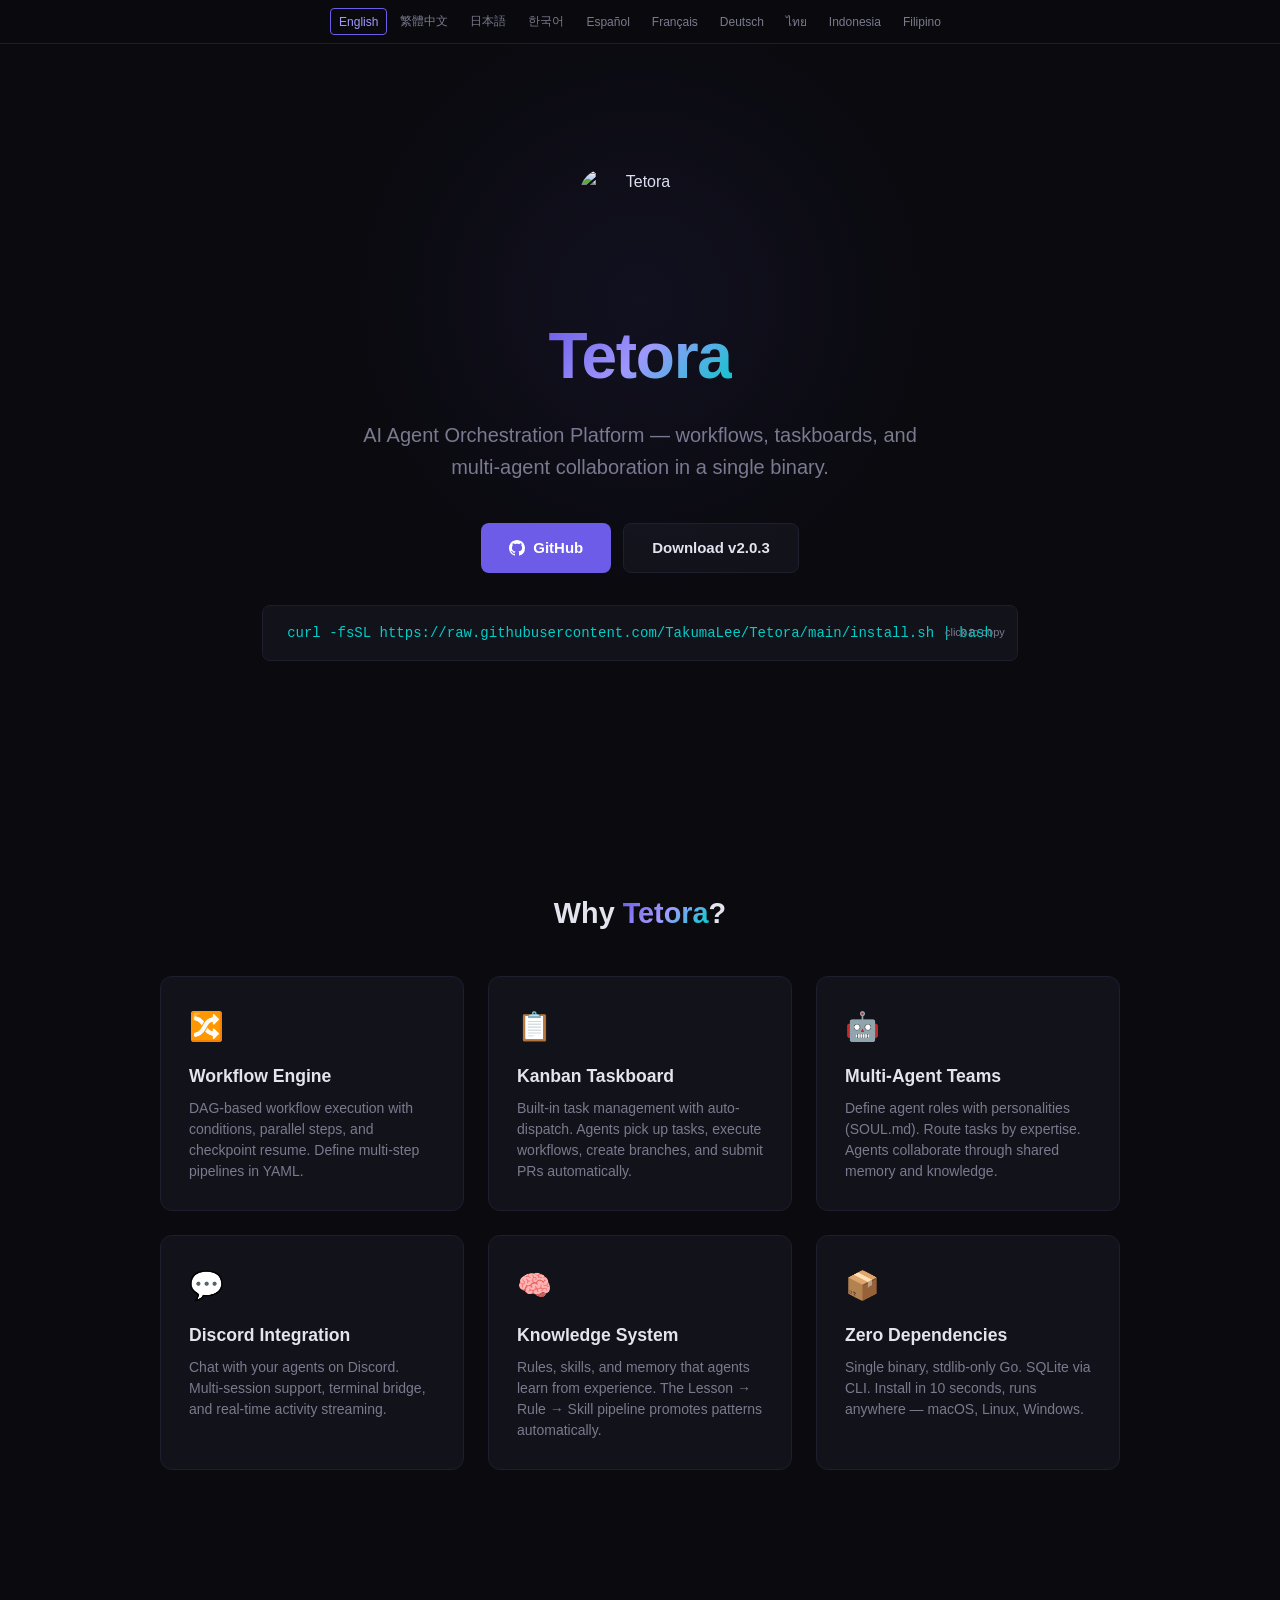
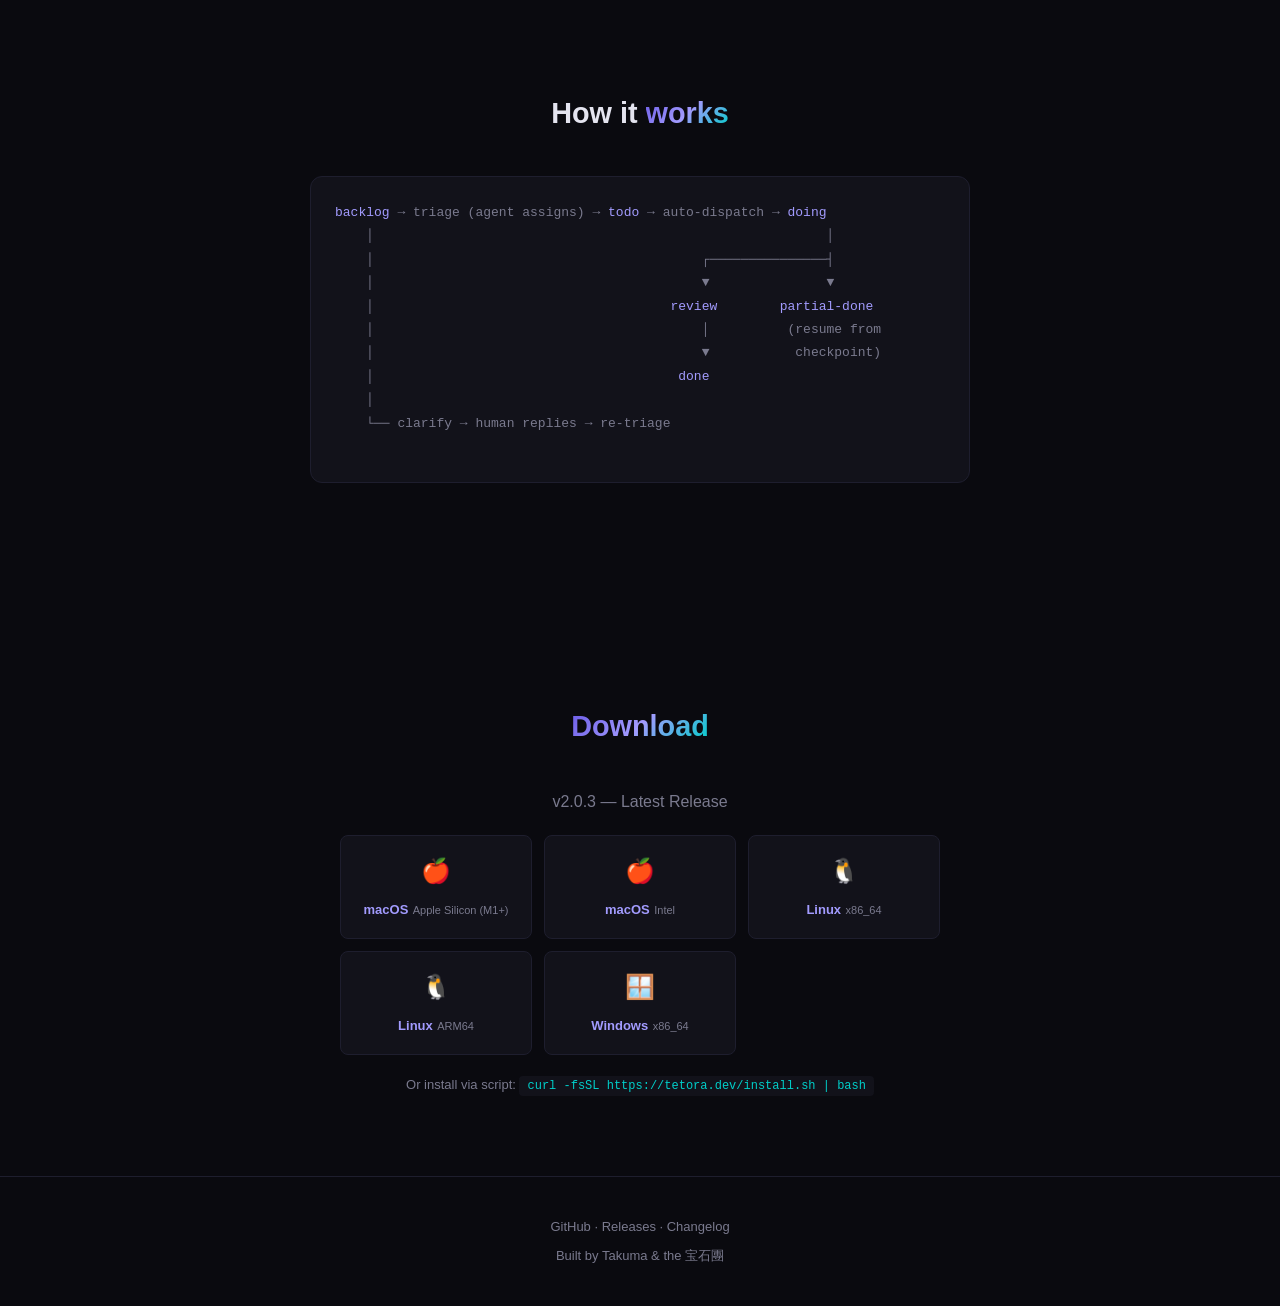
==== site/index.html @ 86be895d "release: v2.0.3 — dispatch safety, dashboard toggle, refactor Co-Authored-By: Claude Opus 4.6 <norep" ====
<!DOCTYPE html>
<html lang="en">
<head>
<meta charset="UTF-8">
<meta name="viewport" content="width=device-width, initial-scale=1.0">
<title>Tetora — AI Agent Orchestration Platform</title>
<meta name="description" content="Orchestrate AI agents with workflows, taskboards, and multi-agent collaboration. Open source, single binary, zero dependencies.">
<meta property="og:title" content="Tetora — AI Agent Orchestration Platform">
<meta property="og:description" content="Orchestrate AI agents with workflows, taskboards, and multi-agent collaboration.">
<meta property="og:type" content="website">
<meta property="og:url" content="https://tetora.dev">
<meta property="og:image" content="https://tetora.dev/banner.png">
<meta property="og:image:width" content="1200">
<meta property="og:image:height" content="630">
<meta name="twitter:card" content="summary_large_image">
<meta name="twitter:image" content="https://tetora.dev/banner.png">
<link rel="icon" href="logo-gem.png" type="image/png">
<style>
*{margin:0;padding:0;box-sizing:border-box}
:root{
  --bg:#0a0a0f;--surface:#12121a;--border:#1e1e2e;
  --text:#e4e4ef;--muted:#7a7a8e;--accent:#6c5ce7;--accent2:#a29bfe;
  --green:#00cec9;--gradient:linear-gradient(135deg,#6c5ce7,#a29bfe,#00cec9);
}
body{font-family:-apple-system,BlinkMacSystemFont,'Segoe UI',Roboto,sans-serif;background:var(--bg);color:var(--text);line-height:1.6;overflow-x:hidden}
a{color:var(--accent2);text-decoration:none}
a:hover{text-decoration:underline}

.lang-bar{position:fixed;top:0;left:0;right:0;display:flex;justify-content:center;gap:4px;padding:8px 12px;background:rgba(10,10,15,0.9);backdrop-filter:blur(8px);border-bottom:1px solid var(--border);z-index:100;flex-wrap:wrap}
.lang-btn{background:none;border:1px solid transparent;color:var(--muted);font-size:12px;padding:3px 8px;border-radius:4px;cursor:pointer;transition:all 0.15s}
.lang-btn:hover{color:var(--text);border-color:var(--border)}
.lang-btn.active{color:var(--accent2);border-color:var(--accent)}

.hero{min-height:90vh;display:flex;flex-direction:column;align-items:center;justify-content:center;text-align:center;padding:60px 20px 40px;position:relative}
.hero::before{content:'';position:absolute;top:0;left:50%;transform:translateX(-50%);width:600px;height:600px;background:radial-gradient(circle,rgba(108,92,231,0.08) 0%,transparent 70%);pointer-events:none}
.logo-img{width:120px;height:120px;margin-bottom:16px;border-radius:24px;object-fit:contain}
h1{font-size:clamp(2.5rem,6vw,4rem);font-weight:700;letter-spacing:-0.02em;margin-bottom:12px}
h1 span{background:var(--gradient);-webkit-background-clip:text;-webkit-text-fill-color:transparent;background-clip:text}
.tagline{font-size:clamp(1rem,2.5vw,1.25rem);color:var(--muted);max-width:600px;margin-bottom:40px}
.cta-group{display:flex;gap:12px;flex-wrap:wrap;justify-content:center}
.btn{display:inline-flex;align-items:center;gap:8px;padding:12px 28px;border-radius:8px;font-size:15px;font-weight:600;transition:all 0.2s}
.btn-primary{background:var(--accent);color:#fff}
.btn-primary:hover{background:var(--accent2);text-decoration:none;transform:translateY(-1px)}
.btn-secondary{background:var(--surface);color:var(--text);border:1px solid var(--border)}
.btn-secondary:hover{border-color:var(--accent);text-decoration:none;transform:translateY(-1px)}

.install-box{margin-top:32px;background:var(--surface);border:1px solid var(--border);border-radius:8px;padding:16px 24px;font-family:'SF Mono',Monaco,Consolas,monospace;font-size:14px;color:var(--green);cursor:pointer;position:relative;transition:border-color 0.2s}
.install-box:hover{border-color:var(--accent)}
.install-box .copy-hint{position:absolute;right:12px;top:50%;transform:translateY(-50%);font-size:11px;color:var(--muted);font-family:-apple-system,sans-serif}
.install-box.copied .copy-hint{color:var(--green)}

section{padding:80px 20px;max-width:1000px;margin:0 auto}
h2{font-size:1.8rem;font-weight:700;margin-bottom:40px;text-align:center}
h2 span{background:var(--gradient);-webkit-background-clip:text;-webkit-text-fill-color:transparent;background-clip:text}

.features{display:grid;grid-template-columns:repeat(auto-fit,minmax(280px,1fr));gap:24px}
.feature{background:var(--surface);border:1px solid var(--border);border-radius:12px;padding:28px;transition:border-color 0.2s}
.feature:hover{border-color:var(--accent)}
.feature-icon{font-size:28px;margin-bottom:12px}
.feature h3{font-size:1.1rem;margin-bottom:8px}
.feature p{color:var(--muted);font-size:14px;line-height:1.5}

.flow{text-align:center;margin:60px auto;max-width:700px}
.flow pre{background:var(--surface);border:1px solid var(--border);border-radius:12px;padding:24px;font-size:13px;overflow-x:auto;text-align:left;color:var(--muted);line-height:1.8}
.flow pre span{color:var(--accent2)}

.download-grid{display:grid;grid-template-columns:repeat(auto-fit,minmax(160px,1fr));gap:12px;margin-top:20px;max-width:600px;margin-left:auto;margin-right:auto}
.dl-card{background:var(--surface);border:1px solid var(--border);border-radius:8px;padding:16px;text-align:center;transition:all 0.2s}
.dl-card:hover{border-color:var(--accent);transform:translateY(-2px);text-decoration:none}
.dl-card .os{font-size:24px;display:block;margin-bottom:6px}
.dl-card .label{font-size:13px;font-weight:600}
.dl-card .arch{font-size:11px;color:var(--muted)}

footer{text-align:center;padding:40px 20px;color:var(--muted);font-size:13px;border-top:1px solid var(--border)}
footer a{color:var(--muted)}
footer a:hover{color:var(--accent2)}

@media(max-width:600px){
  .cta-group{flex-direction:column;align-items:center}
  .btn{width:100%;max-width:280px;justify-content:center}
  .features{grid-template-columns:1fr}
  .lang-bar{gap:2px;padding:6px 8px}
  .lang-btn{font-size:11px;padding:2px 6px}
}
</style>
</head>
<body>

<div class="lang-bar" id="lang-bar"></div>

<div class="hero">
  <img src="logo-gem.png" alt="Tetora" class="logo-img">
  <h1><span>Tetora</span></h1>
  <p class="tagline" data-i18n="tagline"></p>
  <div class="cta-group">
    <a href="https://github.com/TakumaLee/Tetora" class="btn btn-primary">
      <svg width="16" height="16" viewBox="0 0 16 16" fill="currentColor"><path d="M8 0C3.58 0 0 3.58 0 8c0 3.54 2.29 6.53 5.47 7.59.4.07.55-.17.55-.38 0-.19-.01-.82-.01-1.49-2.01.37-2.53-.49-2.69-.94-.09-.23-.48-.94-.82-1.13-.28-.15-.68-.52-.01-.53.63-.01 1.08.58 1.23.82.72 1.21 1.87.87 2.33.66.07-.52.28-.87.51-1.07-1.78-.2-3.64-.89-3.64-3.95 0-.87.31-1.59.82-2.15-.08-.2-.36-1.02.08-2.12 0 0 .67-.21 2.2.82.64-.18 1.32-.27 2-.27.68 0 1.36.09 2 .27 1.53-1.04 2.2-.82 2.2-.82.44 1.1.16 1.92.08 2.12.51.56.82 1.27.82 2.15 0 3.07-1.87 3.75-3.65 3.95.29.25.54.73.54 1.48 0 1.07-.01 1.93-.01 2.2 0 .21.15.46.55.38A8.013 8.013 0 0016 8c0-4.42-3.58-8-8-8z"/></svg>
      GitHub
    </a>
    <a href="#download" class="btn btn-secondary" data-i18n="download_btn"></a>
  </div>
  <div class="install-box" onclick="copyInstall(this)">
    curl -fsSL https://raw.githubusercontent.com/TakumaLee/Tetora/main/install.sh | bash
    <span class="copy-hint" data-i18n="copy"></span>
  </div>
</div>

<section>
  <h2 data-i18n-html="why_title"></h2>
  <div class="features">
    <div class="feature">
      <div class="feature-icon">🔀</div>
      <h3 data-i18n="f1_title"></h3>
      <p data-i18n="f1_desc"></p>
    </div>
    <div class="feature">
      <div class="feature-icon">📋</div>
      <h3 data-i18n="f2_title"></h3>
      <p data-i18n="f2_desc"></p>
    </div>
    <div class="feature">
      <div class="feature-icon">🤖</div>
      <h3 data-i18n="f3_title"></h3>
      <p data-i18n="f3_desc"></p>
    </div>
    <div class="feature">
      <div class="feature-icon">💬</div>
      <h3 data-i18n="f4_title"></h3>
      <p data-i18n="f4_desc"></p>
    </div>
    <div class="feature">
      <div class="feature-icon">🧠</div>
      <h3 data-i18n="f5_title"></h3>
      <p data-i18n="f5_desc"></p>
    </div>
    <div class="feature">
      <div class="feature-icon">📦</div>
      <h3 data-i18n="f6_title"></h3>
      <p data-i18n="f6_desc"></p>
    </div>
  </div>
</section>

<section class="flow">
  <h2 data-i18n-html="how_title"></h2>
  <pre>
<span>backlog</span> → triage (agent assigns) → <span>todo</span> → auto-dispatch → <span>doing</span>
    │                                                          │
    │                                          ┌───────────────┤
    │                                          ▼               ▼
    │                                      <span>review</span>        <span>partial-done</span>
    │                                          │          (resume from
    │                                          ▼           checkpoint)
    │                                       <span>done</span>
    │
    └── clarify → human replies → re-triage
  </pre>
</section>

<section id="download">
  <h2 data-i18n-html="dl_title"></h2>
  <p style="text-align:center;color:var(--muted);margin-bottom:8px">v2.0.3 — <span data-i18n="latest"></span></p>
  <div class="download-grid">
    <a href="https://github.com/TakumaLee/Tetora/releases/download/v2.0.3/tetora-darwin-arm64" class="dl-card">
      <span class="os">🍎</span>
      <span class="label">macOS</span>
      <span class="arch">Apple Silicon (M1+)</span>
    </a>
    <a href="https://github.com/TakumaLee/Tetora/releases/download/v2.0.3/tetora-darwin-amd64" class="dl-card">
      <span class="os">🍎</span>
      <span class="label">macOS</span>
      <span class="arch">Intel</span>
    </a>
    <a href="https://github.com/TakumaLee/Tetora/releases/download/v2.0.3/tetora-linux-amd64" class="dl-card">
      <span class="os">🐧</span>
      <span class="label">Linux</span>
      <span class="arch">x86_64</span>
    </a>
    <a href="https://github.com/TakumaLee/Tetora/releases/download/v2.0.3/tetora-linux-arm64" class="dl-card">
      <span class="os">🐧</span>
      <span class="label">Linux</span>
      <span class="arch">ARM64</span>
    </a>
    <a href="https://github.com/TakumaLee/Tetora/releases/download/v2.0.3/tetora-windows-amd64.exe" class="dl-card">
      <span class="os">🪟</span>
      <span class="label">Windows</span>
      <span class="arch">x86_64</span>
    </a>
  </div>
  <p style="text-align:center;margin-top:20px;font-size:13px;color:var(--muted)">
    <span data-i18n="or_script"></span>
    <code style="background:var(--surface);padding:3px 8px;border-radius:4px;font-size:12px;color:var(--green)">curl -fsSL https://tetora.dev/install.sh | bash</code>
  </p>
</section>

<footer>
  <p>
    <a href="https://github.com/TakumaLee/Tetora">GitHub</a> ·
    <a href="https://github.com/TakumaLee/Tetora/releases">Releases</a> ·
    <a href="https://github.com/TakumaLee/Tetora/blob/main/CHANGELOG.md">Changelog</a>
  </p>
  <p style="margin-top:8px">Built by <a href="https://github.com/TakumaLee">Takuma</a> & the 宝石團</p>
</footer>

<script>
var I18N = {
  en: {
    tagline: "AI Agent Orchestration Platform \u2014 workflows, taskboards, and multi-agent collaboration in a single binary.",
    download_btn: "Download v2.0.3",
    copy: "click to copy", copied: "copied!",
    why_title: "Why <span>Tetora</span>?",
    how_title: "How it <span>works</span>",
    dl_title: "<span>Download</span>",
    latest: "Latest Release", or_script: "Or install via script:",
    f1_title: "Workflow Engine",
    f1_desc: "DAG-based workflow execution with conditions, parallel steps, and checkpoint resume. Define multi-step pipelines in YAML.",
    f2_title: "Kanban Taskboard",
    f2_desc: "Built-in task management with auto-dispatch. Agents pick up tasks, execute workflows, create branches, and submit PRs automatically.",
    f3_title: "Multi-Agent Teams",
    f3_desc: "Define agent roles with personalities (SOUL.md). Route tasks by expertise. Agents collaborate through shared memory and knowledge.",
    f4_title: "Discord Integration",
    f4_desc: "Chat with your agents on Discord. Multi-session support, terminal bridge, and real-time activity streaming.",
    f5_title: "Knowledge System",
    f5_desc: "Rules, skills, and memory that agents learn from experience. The Lesson \u2192 Rule \u2192 Skill pipeline promotes patterns automatically.",
    f6_title: "Zero Dependencies",
    f6_desc: "Single binary, stdlib-only Go. SQLite via CLI. Install in 10 seconds, runs anywhere \u2014 macOS, Linux, Windows."
  },
  "zh-TW": {
    tagline: "AI Agent \u7de8\u6392\u5e73\u53f0 \u2014 \u5de5\u4f5c\u6d41\u3001\u4efb\u52d9\u770b\u677f\u3001\u591a Agent \u5354\u4f5c\uff0c\u55ae\u4e00\u57f7\u884c\u6a94\u5373\u53ef\u904b\u884c\u3002",
    download_btn: "\u4e0b\u8f09 v2.0.3",
    copy: "\u9ede\u64ca\u8907\u88fd", copied: "\u5df2\u8907\u88fd!",
    why_title: "\u70ba\u4ec0\u9ebc\u9078 <span>Tetora</span>\uff1f",
    how_title: "\u904b\u4f5c<span>\u6d41\u7a0b</span>",
    dl_title: "<span>\u4e0b\u8f09</span>",
    latest: "\u6700\u65b0\u7248\u672c", or_script: "\u6216\u900f\u904e\u8173\u672c\u5b89\u88dd\uff1a",
    f1_title: "\u5de5\u4f5c\u6d41\u5f15\u64ce",
    f1_desc: "\u57fa\u65bc DAG \u7684\u5de5\u4f5c\u6d41\u57f7\u884c\uff0c\u652f\u63f4\u689d\u4ef6\u5206\u652f\u3001\u5e73\u884c\u6b65\u9a5f\u3001\u65b7\u9ede\u7e8c\u50b3\u3002\u7528 YAML \u5b9a\u7fa9\u591a\u6b65\u9a5f\u6d41\u7a0b\u3002",
    f2_title: "\u770b\u677f\u4efb\u52d9\u7ba1\u7406",
    f2_desc: "\u5167\u5efa\u4efb\u52d9\u7ba1\u7406\u8207\u81ea\u52d5\u6d3e\u767c\u3002Agent \u81ea\u52d5\u63a5\u53d6\u4efb\u52d9\u3001\u57f7\u884c\u5de5\u4f5c\u6d41\u3001\u5efa\u7acb\u5206\u652f\u3001\u63d0\u4ea4 PR\u3002",
    f3_title: "\u591a Agent \u5718\u968a",
    f3_desc: "\u900f\u904e SOUL.md \u5b9a\u7fa9 Agent \u89d2\u8272\u8207\u500b\u6027\u3002\u4f9d\u5c08\u9577\u5206\u914d\u4efb\u52d9\uff0cAgent \u900f\u904e\u5171\u4eab\u8a18\u61b6\u8207\u77e5\u8b58\u5354\u4f5c\u3002",
    f4_title: "Discord \u6574\u5408",
    f4_desc: "\u5728 Discord \u4e0a\u8207 Agent \u5c0d\u8a71\u3002\u652f\u63f4\u591a\u5de5\u4f5c\u968e\u6bb5\u3001\u7d42\u7aef\u6a4b\u63a5\u3001\u5373\u6642\u6d3b\u52d5\u4e32\u6d41\u3002",
    f5_title: "\u77e5\u8b58\u7cfb\u7d71",
    f5_desc: "Agent \u5f9e\u7d93\u9a57\u4e2d\u5b78\u7fd2\u898f\u5247\u3001\u6280\u80fd\u8207\u8a18\u61b6\u3002Lesson \u2192 Rule \u2192 Skill \u81ea\u52d5\u6607\u7d1a\u6a5f\u5236\u3002",
    f6_title: "\u96f6\u4f9d\u8cf4",
    f6_desc: "\u55ae\u4e00\u57f7\u884c\u6a94\uff0c\u7d14 Go \u6a19\u6e96\u5eab\u3002SQLite CLI \u6578\u64da\u5eab\u300210 \u79d2\u5b89\u88dd\uff0c\u652f\u63f4 macOS\u3001Linux\u3001Windows\u3002"
  },
  ja: {
    tagline: "AI\u30a8\u30fc\u30b8\u30a7\u30f3\u30c8\u30aa\u30fc\u30b1\u30b9\u30c8\u30ec\u30fc\u30b7\u30e7\u30f3\u30d7\u30e9\u30c3\u30c8\u30d5\u30a9\u30fc\u30e0 \u2014 \u30ef\u30fc\u30af\u30d5\u30ed\u30fc\u3001\u30bf\u30b9\u30af\u30dc\u30fc\u30c9\u3001\u30de\u30eb\u30c1\u30a8\u30fc\u30b8\u30a7\u30f3\u30c8\u5354\u8abf\u3092\u5358\u4e00\u30d0\u30a4\u30ca\u30ea\u3067\u3002",
    download_btn: "\u30c0\u30a6\u30f3\u30ed\u30fc\u30c9 v2.0.3",
    copy: "\u30af\u30ea\u30c3\u30af\u3067\u30b3\u30d4\u30fc", copied: "\u30b3\u30d4\u30fc\u3057\u307e\u3057\u305f!",
    why_title: "\u306a\u305c <span>Tetora</span>\uff1f",
    how_title: "\u52d5\u4f5c\u306e<span>\u4ed5\u7d44\u307f</span>",
    dl_title: "<span>\u30c0\u30a6\u30f3\u30ed\u30fc\u30c9</span>",
    latest: "\u6700\u65b0\u30ea\u30ea\u30fc\u30b9", or_script: "\u30b9\u30af\u30ea\u30d7\u30c8\u3067\u30a4\u30f3\u30b9\u30c8\u30fc\u30eb\uff1a",
    f1_title: "\u30ef\u30fc\u30af\u30d5\u30ed\u30fc\u30a8\u30f3\u30b8\u30f3",
    f1_desc: "DAG\u30d9\u30fc\u30b9\u306e\u30ef\u30fc\u30af\u30d5\u30ed\u30fc\u5b9f\u884c\u3002\u6761\u4ef6\u5206\u5c90\u3001\u4e26\u5217\u30b9\u30c6\u30c3\u30d7\u3001\u30c1\u30a7\u30c3\u30af\u30dd\u30a4\u30f3\u30c8\u30ea\u30b8\u30e5\u30fc\u30e0\u5bfe\u5fdc\u3002YAML\u3067\u30d1\u30a4\u30d7\u30e9\u30a4\u30f3\u3092\u5b9a\u7fa9\u3002",
    f2_title: "\u30ab\u30f3\u30d0\u30f3\u30bf\u30b9\u30af\u30dc\u30fc\u30c9",
    f2_desc: "\u30bf\u30b9\u30af\u7ba1\u7406\u3068\u81ea\u52d5\u30c7\u30a3\u30b9\u30d1\u30c3\u30c1\u5185\u8535\u3002\u30a8\u30fc\u30b8\u30a7\u30f3\u30c8\u304c\u30bf\u30b9\u30af\u3092\u53d6\u5f97\u3001\u30d6\u30e9\u30f3\u30c1\u4f5c\u6210\u3001PR\u63d0\u51fa\u307e\u3067\u81ea\u52d5\u5316\u3002",
    f3_title: "\u30de\u30eb\u30c1\u30a8\u30fc\u30b8\u30a7\u30f3\u30c8\u30c1\u30fc\u30e0",
    f3_desc: "SOUL.md\u3067\u30a8\u30fc\u30b8\u30a7\u30f3\u30c8\u306e\u5f79\u5272\u3068\u500b\u6027\u3092\u5b9a\u7fa9\u3002\u5c02\u9580\u5206\u91ce\u3054\u3068\u306b\u30bf\u30b9\u30af\u3092\u632f\u308a\u5206\u3051\u3001\u5171\u6709\u30e1\u30e2\u30ea\u3068\u30ca\u30ec\u30c3\u30b8\u3067\u5354\u8abf\u3002",
    f4_title: "Discord\u9023\u643a",
    f4_desc: "Discord\u3067\u30a8\u30fc\u30b8\u30a7\u30f3\u30c8\u3068\u4f1a\u8a71\u3002\u30de\u30eb\u30c1\u30bb\u30c3\u30b7\u30e7\u30f3\u3001\u30bf\u30fc\u30df\u30ca\u30eb\u30d6\u30ea\u30c3\u30b8\u3001\u30ea\u30a2\u30eb\u30bf\u30a4\u30e0\u30a2\u30af\u30c6\u30a3\u30d3\u30c6\u30a3\u30b9\u30c8\u30ea\u30fc\u30df\u30f3\u30b0\u3002",
    f5_title: "\u30ca\u30ec\u30c3\u30b8\u30b7\u30b9\u30c6\u30e0",
    f5_desc: "\u30a8\u30fc\u30b8\u30a7\u30f3\u30c8\u304c\u7d4c\u9a13\u304b\u3089\u30eb\u30fc\u30eb\u30fb\u30b9\u30ad\u30eb\u30fb\u8a18\u61b6\u3092\u5b66\u7fd2\u3002Lesson \u2192 Rule \u2192 Skill \u306e\u81ea\u52d5\u6607\u683c\u30d1\u30a4\u30d7\u30e9\u30a4\u30f3\u3002",
    f6_title: "\u30bc\u30ed\u4f9d\u5b58",
    f6_desc: "\u5358\u4e00\u30d0\u30a4\u30ca\u30ea\u3001Go\u6a19\u6e96\u30e9\u30a4\u30d6\u30e9\u30ea\u306e\u307f\u3002SQLite CLI\u300210\u79d2\u3067\u30a4\u30f3\u30b9\u30c8\u30fc\u30eb\u3001macOS\u30fbLinux\u30fbWindows\u5bfe\u5fdc\u3002"
  },
  ko: {
    tagline: "AI \uc5d0\uc774\uc804\ud2b8 \uc624\ucf00\uc2a4\ud2b8\ub808\uc774\uc158 \ud50c\ub7ab\ud3fc \u2014 \uc6cc\ud06c\ud50c\ub85c\uc6b0, \ud0dc\uc2a4\ud06c\ubcf4\ub4dc, \uba40\ud2f0 \uc5d0\uc774\uc804\ud2b8 \ud611\uc5c5\uc744 \ub2e8\uc77c \ubc14\uc774\ub108\ub9ac\ub85c.",
    download_btn: "\ub2e4\uc6b4\ub85c\ub4dc v2.0.3",
    copy: "\ud074\ub9ad\ud558\uc5ec \ubcf5\uc0ac", copied: "\ubcf5\uc0ac\ub428!",
    why_title: "\uc65c <span>Tetora</span>?",
    how_title: "\uc791\ub3d9 <span>\ubc29\uc2dd</span>",
    dl_title: "<span>\ub2e4\uc6b4\ub85c\ub4dc</span>",
    latest: "\ucd5c\uc2e0 \ub9b4\ub9ac\uc2a4", or_script: "\uc2a4\ud06c\ub9bd\ud2b8\ub85c \uc124\uce58:",
    f1_title: "\uc6cc\ud06c\ud50c\ub85c\uc6b0 \uc5d4\uc9c4",
    f1_desc: "DAG \uae30\ubc18 \uc6cc\ud06c\ud50c\ub85c\uc6b0 \uc2e4\ud589. \uc870\uac74 \ubd84\uae30, \ubcd1\ub82c \uc2a4\ud15d, \uccb4\ud06c\ud3ec\uc778\ud2b8 \uc7ac\uac1c \uc9c0\uc6d0. YAML\ub85c \ud30c\uc774\ud504\ub77c\uc778 \uc815\uc758.",
    f2_title: "\uce78\ubc18 \ud0dc\uc2a4\ud06c\ubcf4\ub4dc",
    f2_desc: "\ub0b4\uc7a5 \ud0dc\uc2a4\ud06c \uad00\ub9ac\uc640 \uc790\ub3d9 \ub514\uc2a4\ud328\uce58. \uc5d0\uc774\uc804\ud2b8\uac00 \ud0dc\uc2a4\ud06c\ub97c \uac00\uc838\uac00\uace0 \ube0c\ub79c\uce58 \uc0dd\uc131, PR \uc81c\ucd9c\uae4c\uc9c0 \uc790\ub3d9\ud654.",
    f3_title: "\uba40\ud2f0 \uc5d0\uc774\uc804\ud2b8 \ud300",
    f3_desc: "SOUL.md\ub85c \uc5d0\uc774\uc804\ud2b8 \uc5ed\ud560\uacfc \uc131\uaca9\uc744 \uc815\uc758. \uc804\ubb38 \ubd84\uc57c\ubcc4 \ud0dc\uc2a4\ud06c \ub77c\uc6b0\ud305, \uacf5\uc720 \uba54\ubaa8\ub9ac\uc640 \uc9c0\uc2dd\uc73c\ub85c \ud611\uc5c5.",
    f4_title: "Discord \ud1b5\ud569",
    f4_desc: "Discord\uc5d0\uc11c \uc5d0\uc774\uc804\ud2b8\uc640 \ub300\ud654. \uba40\ud2f0 \uc138\uc158, \ud130\ubbf8\ub110 \ube0c\ub9bf\uc9c0, \uc2e4\uc2dc\uac04 \ud65c\ub3d9 \uc2a4\ud2b8\ub9ac\ubc0d \uc9c0\uc6d0.",
    f5_title: "\uc9c0\uc2dd \uc2dc\uc2a4\ud15c",
    f5_desc: "\uc5d0\uc774\uc804\ud2b8\uac00 \uacbd\ud5d8\uc5d0\uc11c \uaddc\uce59, \uc2a4\ud0ac, \uae30\uc5b5\uc744 \ud559\uc2b5. Lesson \u2192 Rule \u2192 Skill \uc790\ub3d9 \uc2b9\uaca9 \ud30c\uc774\ud504\ub77c\uc778.",
    f6_title: "\uc81c\ub85c \uc758\uc874\uc131",
    f6_desc: "\ub2e8\uc77c \ubc14\uc774\ub108\ub9ac, Go \ud45c\uc900 \ub77c\uc774\ube0c\ub7ec\ub9ac\ub9cc \uc0ac\uc6a9. SQLite CLI. 10\ucd08 \uc124\uce58, macOS\u00b7Linux\u00b7Windows \uc9c0\uc6d0."
  },
  es: {
    tagline: "Plataforma de orquestaci\u00f3n de agentes IA \u2014 flujos de trabajo, tableros de tareas y colaboraci\u00f3n multi-agente en un solo binario.",
    download_btn: "Descargar v2.0.3",
    copy: "clic para copiar", copied: "\u00a1copiado!",
    why_title: "\u00bfPor qu\u00e9 <span>Tetora</span>?",
    how_title: "C\u00f3mo <span>funciona</span>",
    dl_title: "<span>Descargar</span>",
    latest: "\u00daltima versi\u00f3n", or_script: "O instalar con script:",
    f1_title: "Motor de flujos de trabajo",
    f1_desc: "Ejecuci\u00f3n de flujos basada en DAG con condiciones, pasos paralelos y reanudaci\u00f3n desde checkpoint. Define pipelines en YAML.",
    f2_title: "Tablero Kanban",
    f2_desc: "Gesti\u00f3n de tareas con auto-dispatch integrado. Los agentes recogen tareas, crean ramas y env\u00edan PRs autom\u00e1ticamente.",
    f3_title: "Equipos multi-agente",
    f3_desc: "Define roles con personalidades (SOUL.md). Asigna tareas por especialidad. Colaboraci\u00f3n mediante memoria y conocimiento compartido.",
    f4_title: "Integraci\u00f3n Discord",
    f4_desc: "Chatea con tus agentes en Discord. Soporte multi-sesi\u00f3n, puente de terminal y streaming de actividad en tiempo real.",
    f5_title: "Sistema de conocimiento",
    f5_desc: "Los agentes aprenden reglas, habilidades y memorias de la experiencia. Pipeline autom\u00e1tico Lesson \u2192 Rule \u2192 Skill.",
    f6_title: "Cero dependencias",
    f6_desc: "Un solo binario, Go puro. SQLite v\u00eda CLI. Instalaci\u00f3n en 10 segundos, compatible con macOS, Linux y Windows."
  },
  fr: {
    tagline: "Plateforme d'orchestration d'agents IA \u2014 workflows, tableaux de t\u00e2ches et collaboration multi-agents dans un seul binaire.",
    download_btn: "T\u00e9l\u00e9charger v2.0.3",
    copy: "cliquer pour copier", copied: "copi\u00e9 !",
    why_title: "Pourquoi <span>Tetora</span> ?",
    how_title: "Comment \u00e7a <span>fonctionne</span>",
    dl_title: "<span>T\u00e9l\u00e9chargement</span>",
    latest: "Derni\u00e8re version", or_script: "Ou installer via script :",
    f1_title: "Moteur de workflows",
    f1_desc: "Ex\u00e9cution de workflows bas\u00e9e sur DAG avec conditions, \u00e9tapes parall\u00e8les et reprise depuis checkpoint. D\u00e9finissez vos pipelines en YAML.",
    f2_title: "Tableau Kanban",
    f2_desc: "Gestion de t\u00e2ches avec dispatch automatique. Les agents r\u00e9cup\u00e8rent les t\u00e2ches, cr\u00e9ent des branches et soumettent des PRs automatiquement.",
    f3_title: "\u00c9quipes multi-agents",
    f3_desc: "D\u00e9finissez les r\u00f4les avec des personnalit\u00e9s (SOUL.md). Routez les t\u00e2ches par expertise. Collaboration via m\u00e9moire et connaissances partag\u00e9es.",
    f4_title: "Int\u00e9gration Discord",
    f4_desc: "Discutez avec vos agents sur Discord. Multi-sessions, pont terminal et streaming d'activit\u00e9 en temps r\u00e9el.",
    f5_title: "Syst\u00e8me de connaissances",
    f5_desc: "Les agents apprennent des r\u00e8gles, comp\u00e9tences et souvenirs. Pipeline automatique Lesson \u2192 Rule \u2192 Skill.",
    f6_title: "Z\u00e9ro d\u00e9pendance",
    f6_desc: "Binaire unique, Go stdlib uniquement. SQLite CLI. Installation en 10 secondes, macOS, Linux, Windows."
  },
  de: {
    tagline: "KI-Agenten-Orchestrierungsplattform \u2014 Workflows, Taskboards und Multi-Agenten-Kollaboration in einer einzigen Bin\u00e4rdatei.",
    download_btn: "Download v2.0.3",
    copy: "Klicken zum Kopieren", copied: "Kopiert!",
    why_title: "Warum <span>Tetora</span>?",
    how_title: "So <span>funktioniert's</span>",
    dl_title: "<span>Download</span>",
    latest: "Neueste Version", or_script: "Oder per Skript installieren:",
    f1_title: "Workflow-Engine",
    f1_desc: "DAG-basierte Workflow-Ausf\u00fchrung mit Bedingungen, parallelen Schritten und Checkpoint-Resume. Pipelines in YAML definieren.",
    f2_title: "Kanban-Taskboard",
    f2_desc: "Integriertes Aufgabenmanagement mit Auto-Dispatch. Agenten \u00fcbernehmen Aufgaben, erstellen Branches und reichen PRs automatisch ein.",
    f3_title: "Multi-Agenten-Teams",
    f3_desc: "Agentenrollen mit Pers\u00f6nlichkeiten (SOUL.md) definieren. Aufgaben nach Expertise zuweisen. Zusammenarbeit \u00fcber gemeinsamen Speicher.",
    f4_title: "Discord-Integration",
    f4_desc: "Mit Agenten auf Discord chatten. Multi-Session-Support, Terminal-Bridge und Echtzeit-Aktivit\u00e4ts-Streaming.",
    f5_title: "Wissenssystem",
    f5_desc: "Agenten lernen Regeln, F\u00e4higkeiten und Erinnerungen aus Erfahrung. Automatische Lesson \u2192 Rule \u2192 Skill Pipeline.",
    f6_title: "Keine Abh\u00e4ngigkeiten",
    f6_desc: "Einzelne Bin\u00e4rdatei, nur Go-Stdlib. SQLite CLI. Installation in 10 Sekunden, macOS, Linux, Windows."
  },
  th: {
    tagline: "\u0e41\u0e1e\u0e25\u0e15\u0e1f\u0e2d\u0e23\u0e4c\u0e21\u0e08\u0e31\u0e14\u0e01\u0e32\u0e23 AI Agent \u2014 \u0e40\u0e27\u0e34\u0e23\u0e4c\u0e01\u0e42\u0e1f\u0e25\u0e27\u0e4c, \u0e17\u0e32\u0e2a\u0e01\u0e4c\u0e1a\u0e2d\u0e23\u0e4c\u0e14 \u0e41\u0e25\u0e30\u0e01\u0e32\u0e23\u0e17\u0e33\u0e07\u0e32\u0e19\u0e23\u0e48\u0e27\u0e21\u0e01\u0e31\u0e19\u0e02\u0e2d\u0e07\u0e2b\u0e25\u0e32\u0e22 Agent \u0e43\u0e19\u0e44\u0e1f\u0e25\u0e4c\u0e40\u0e14\u0e35\u0e22\u0e27",
    download_btn: "\u0e14\u0e32\u0e27\u0e19\u0e4c\u0e42\u0e2b\u0e25\u0e14 v2.0.3",
    copy: "\u0e04\u0e25\u0e34\u0e01\u0e40\u0e1e\u0e37\u0e48\u0e2d\u0e04\u0e31\u0e14\u0e25\u0e2d\u0e01", copied: "\u0e04\u0e31\u0e14\u0e25\u0e2d\u0e01\u0e41\u0e25\u0e49\u0e27!",
    why_title: "\u0e17\u0e33\u0e44\u0e21\u0e15\u0e49\u0e2d\u0e07 <span>Tetora</span>?",
    how_title: "\u0e27\u0e34\u0e18\u0e35\u0e01\u0e32\u0e23<span>\u0e17\u0e33\u0e07\u0e32\u0e19</span>",
    dl_title: "<span>\u0e14\u0e32\u0e27\u0e19\u0e4c\u0e42\u0e2b\u0e25\u0e14</span>",
    latest: "\u0e40\u0e27\u0e2d\u0e23\u0e4c\u0e0a\u0e31\u0e19\u0e25\u0e48\u0e32\u0e2a\u0e38\u0e14", or_script: "\u0e2b\u0e23\u0e37\u0e2d\u0e15\u0e34\u0e14\u0e15\u0e31\u0e49\u0e07\u0e1c\u0e48\u0e32\u0e19\u0e2a\u0e04\u0e23\u0e34\u0e1b\u0e15\u0e4c:",
    f1_title: "\u0e40\u0e27\u0e34\u0e23\u0e4c\u0e01\u0e42\u0e1f\u0e25\u0e27\u0e4c\u0e40\u0e2d\u0e19\u0e08\u0e34\u0e19",
    f1_desc: "\u0e23\u0e31\u0e19\u0e40\u0e27\u0e34\u0e23\u0e4c\u0e01\u0e42\u0e1f\u0e25\u0e27\u0e4c\u0e41\u0e1a\u0e1a DAG \u0e23\u0e2d\u0e07\u0e23\u0e31\u0e1a\u0e40\u0e07\u0e37\u0e48\u0e2d\u0e19\u0e44\u0e02 \u0e02\u0e31\u0e49\u0e19\u0e15\u0e2d\u0e19\u0e02\u0e19\u0e32\u0e19 \u0e41\u0e25\u0e30\u0e01\u0e32\u0e23\u0e17\u0e33\u0e07\u0e32\u0e19\u0e15\u0e48\u0e2d\u0e08\u0e32\u0e01 checkpoint",
    f2_title: "\u0e17\u0e32\u0e2a\u0e01\u0e4c\u0e1a\u0e2d\u0e23\u0e4c\u0e14\u0e04\u0e31\u0e19\u0e1a\u0e31\u0e19",
    f2_desc: "\u0e23\u0e30\u0e1a\u0e1a\u0e08\u0e31\u0e14\u0e01\u0e32\u0e23\u0e07\u0e32\u0e19\u0e1e\u0e23\u0e49\u0e2d\u0e21\u0e01\u0e32\u0e23\u0e2a\u0e48\u0e07\u0e07\u0e32\u0e19\u0e2d\u0e31\u0e15\u0e42\u0e19\u0e21\u0e31\u0e15\u0e34 Agent \u0e23\u0e31\u0e1a\u0e07\u0e32\u0e19 \u0e2a\u0e23\u0e49\u0e32\u0e07 branch \u0e41\u0e25\u0e30\u0e2a\u0e48\u0e07 PR \u0e2d\u0e31\u0e15\u0e42\u0e19\u0e21\u0e31\u0e15\u0e34",
    f3_title: "\u0e17\u0e35\u0e21\u0e2b\u0e25\u0e32\u0e22 Agent",
    f3_desc: "\u0e01\u0e33\u0e2b\u0e19\u0e14\u0e1a\u0e17\u0e1a\u0e32\u0e17 Agent \u0e14\u0e49\u0e27\u0e22 SOUL.md \u0e21\u0e2d\u0e1a\u0e2b\u0e21\u0e32\u0e22\u0e07\u0e32\u0e19\u0e15\u0e32\u0e21\u0e04\u0e27\u0e32\u0e21\u0e40\u0e0a\u0e35\u0e48\u0e22\u0e27\u0e0a\u0e32\u0e0d \u0e17\u0e33\u0e07\u0e32\u0e19\u0e23\u0e48\u0e27\u0e21\u0e01\u0e31\u0e19\u0e1c\u0e48\u0e32\u0e19\u0e2b\u0e19\u0e48\u0e27\u0e22\u0e04\u0e27\u0e32\u0e21\u0e08\u0e33\u0e41\u0e25\u0e30\u0e04\u0e27\u0e32\u0e21\u0e23\u0e39\u0e49\u0e23\u0e48\u0e27\u0e21",
    f4_title: "\u0e40\u0e0a\u0e37\u0e48\u0e2d\u0e21\u0e15\u0e48\u0e2d Discord",
    f4_desc: "\u0e2a\u0e19\u0e17\u0e19\u0e32\u0e01\u0e31\u0e1a Agent \u0e1a\u0e19 Discord \u0e23\u0e2d\u0e07\u0e23\u0e31\u0e1a\u0e2b\u0e25\u0e32\u0e22\u0e40\u0e0b\u0e2a\u0e0a\u0e31\u0e19 \u0e40\u0e17\u0e2d\u0e23\u0e4c\u0e21\u0e34\u0e19\u0e31\u0e25\u0e1a\u0e23\u0e34\u0e14\u0e08\u0e4c \u0e41\u0e25\u0e30\u0e2a\u0e15\u0e23\u0e35\u0e21\u0e21\u0e34\u0e48\u0e07\u0e01\u0e34\u0e08\u0e01\u0e23\u0e23\u0e21\u0e41\u0e1a\u0e1a\u0e40\u0e23\u0e35\u0e22\u0e25\u0e44\u0e17\u0e21\u0e4c",
    f5_title: "\u0e23\u0e30\u0e1a\u0e1a\u0e04\u0e27\u0e32\u0e21\u0e23\u0e39\u0e49",
    f5_desc: "Agent \u0e40\u0e23\u0e35\u0e22\u0e19\u0e23\u0e39\u0e49\u0e01\u0e0e \u0e17\u0e31\u0e01\u0e29\u0e30 \u0e41\u0e25\u0e30\u0e04\u0e27\u0e32\u0e21\u0e17\u0e23\u0e07\u0e08\u0e33\u0e08\u0e32\u0e01\u0e1b\u0e23\u0e30\u0e2a\u0e1a\u0e01\u0e32\u0e23\u0e13\u0e4c \u0e44\u0e1b\u0e1b\u0e4c\u0e44\u0e25\u0e19\u0e4c\u0e2d\u0e31\u0e15\u0e42\u0e19\u0e21\u0e31\u0e15\u0e34 Lesson \u2192 Rule \u2192 Skill",
    f6_title: "\u0e44\u0e21\u0e48\u0e21\u0e35 dependency",
    f6_desc: "\u0e44\u0e1f\u0e25\u0e4c\u0e40\u0e14\u0e35\u0e22\u0e27 Go stdlib \u0e40\u0e17\u0e48\u0e32\u0e19\u0e31\u0e49\u0e19 SQLite CLI \u0e15\u0e34\u0e14\u0e15\u0e31\u0e49\u0e07 10 \u0e27\u0e34\u0e19\u0e32\u0e17\u0e35 \u0e23\u0e2d\u0e07\u0e23\u0e31\u0e1a macOS, Linux, Windows"
  },
  id: {
    tagline: "Platform orkestrasi AI Agent \u2014 workflow, taskboard, dan kolaborasi multi-agen dalam satu binary.",
    download_btn: "Unduh v2.0.3",
    copy: "klik untuk salin", copied: "tersalin!",
    why_title: "Mengapa <span>Tetora</span>?",
    how_title: "Cara <span>kerja</span>",
    dl_title: "<span>Unduh</span>",
    latest: "Rilis terbaru", or_script: "Atau instal via skrip:",
    f1_title: "Workflow Engine",
    f1_desc: "Eksekusi workflow berbasis DAG dengan kondisi, langkah paralel, dan resume dari checkpoint. Definisikan pipeline dalam YAML.",
    f2_title: "Kanban Taskboard",
    f2_desc: "Manajemen tugas dengan auto-dispatch bawaan. Agen mengambil tugas, membuat branch, dan mengirim PR secara otomatis.",
    f3_title: "Tim Multi-Agen",
    f3_desc: "Definisikan peran agen dengan kepribadian (SOUL.md). Distribusi tugas berdasarkan keahlian. Kolaborasi melalui memori dan pengetahuan bersama.",
    f4_title: "Integrasi Discord",
    f4_desc: "Ngobrol dengan agen di Discord. Dukungan multi-sesi, terminal bridge, dan streaming aktivitas real-time.",
    f5_title: "Sistem Pengetahuan",
    f5_desc: "Agen belajar aturan, keterampilan, dan memori dari pengalaman. Pipeline otomatis Lesson \u2192 Rule \u2192 Skill.",
    f6_title: "Tanpa Dependensi",
    f6_desc: "Satu binary, hanya Go stdlib. SQLite CLI. Instal 10 detik, mendukung macOS, Linux, Windows."
  },
  fil: {
    tagline: "AI Agent Orchestration Platform \u2014 workflows, taskboards, at multi-agent collaboration sa iisang binary.",
    download_btn: "I-download v2.0.3",
    copy: "i-click para kopyahin", copied: "nakopya na!",
    why_title: "Bakit <span>Tetora</span>?",
    how_title: "Paano <span>gumagana</span>",
    dl_title: "<span>I-download</span>",
    latest: "Pinakabagong release", or_script: "O i-install sa pamamagitan ng script:",
    f1_title: "Workflow Engine",
    f1_desc: "DAG-based na workflow execution na may mga kondisyon, parallel steps, at checkpoint resume. I-define ang mga pipeline sa YAML.",
    f2_title: "Kanban Taskboard",
    f2_desc: "Built-in na task management na may auto-dispatch. Ang mga agent ay kumukuha ng mga task, gumagawa ng mga branch, at nagsu-submit ng PR nang awtomatiko.",
    f3_title: "Multi-Agent Teams",
    f3_desc: "I-define ang mga agent role na may personality (SOUL.md). I-route ang mga task ayon sa expertise. Nag-co-collaborate ang mga agent sa pamamagitan ng shared memory at knowledge.",
    f4_title: "Discord Integration",
    f4_desc: "Makipag-chat sa iyong mga agent sa Discord. Multi-session support, terminal bridge, at real-time activity streaming.",
    f5_title: "Knowledge System",
    f5_desc: "Natututo ang mga agent ng mga rules, skills, at memories mula sa karanasan. Awtomatikong Lesson \u2192 Rule \u2192 Skill pipeline.",
    f6_title: "Zero Dependencies",
    f6_desc: "Iisang binary, Go stdlib lang. SQLite CLI. 10 segundo ang installation, tumatakbo sa macOS, Linux, Windows."
  }
};

var LANGS = [
  {code:'en',label:'English'},
  {code:'zh-TW',label:'\u7e41\u9ad4\u4e2d\u6587'},
  {code:'ja',label:'\u65e5\u672c\u8a9e'},
  {code:'ko',label:'\ud55c\uad6d\uc5b4'},
  {code:'es',label:'Espa\u00f1ol'},
  {code:'fr',label:'Fran\u00e7ais'},
  {code:'de',label:'Deutsch'},
  {code:'th',label:'\u0e44\u0e17\u0e22'},
  {code:'id',label:'Indonesia'},
  {code:'fil',label:'Filipino'}
];

function detectLang(){
  var saved = localStorage.getItem('tetora-lang');
  if(saved && I18N[saved]) return saved;
  var nav = (navigator.language||'').toLowerCase();
  if(nav.startsWith('zh')) return 'zh-TW';
  if(nav.startsWith('ja')) return 'ja';
  if(nav.startsWith('ko')) return 'ko';
  if(nav.startsWith('es')) return 'es';
  if(nav.startsWith('fr')) return 'fr';
  if(nav.startsWith('de')) return 'de';
  if(nav.startsWith('th')) return 'th';
  if(nav.startsWith('id')) return 'id';
  if(nav.startsWith('fil')||nav.startsWith('tl')) return 'fil';
  return 'en';
}

function setLang(code){
  var strings = I18N[code] || I18N.en;
  document.querySelectorAll('[data-i18n]').forEach(function(el){
    el.textContent = strings[el.dataset.i18n] || '';
  });
  document.querySelectorAll('[data-i18n-html]').forEach(function(el){
    el.innerHTML = strings[el.dataset.i18nHtml] || '';
  });
  document.documentElement.lang = code;
  localStorage.setItem('tetora-lang', code);
  document.querySelectorAll('.lang-btn').forEach(function(btn){
    btn.classList.toggle('active', btn.dataset.lang === code);
  });
}

// Build language bar
var bar = document.getElementById('lang-bar');
LANGS.forEach(function(l){
  var btn = document.createElement('button');
  btn.className = 'lang-btn';
  btn.dataset.lang = l.code;
  btn.textContent = l.label;
  btn.onclick = function(){ setLang(l.code); };
  bar.appendChild(btn);
});

setLang(detectLang());

function copyInstall(el){
  var text='curl -fsSL https://raw.githubusercontent.com/TakumaLee/Tetora/main/install.sh | bash';
  navigator.clipboard.writeText(text).then(function(){
    var strings = I18N[document.documentElement.lang] || I18N.en;
    el.classList.add('copied');
    el.querySelector('.copy-hint').textContent = strings.copied;
    setTimeout(function(){
      el.classList.remove('copied');
      el.querySelector('.copy-hint').textContent = strings.copy;
    },2000);
  });
}
</script>
</body>
</html>
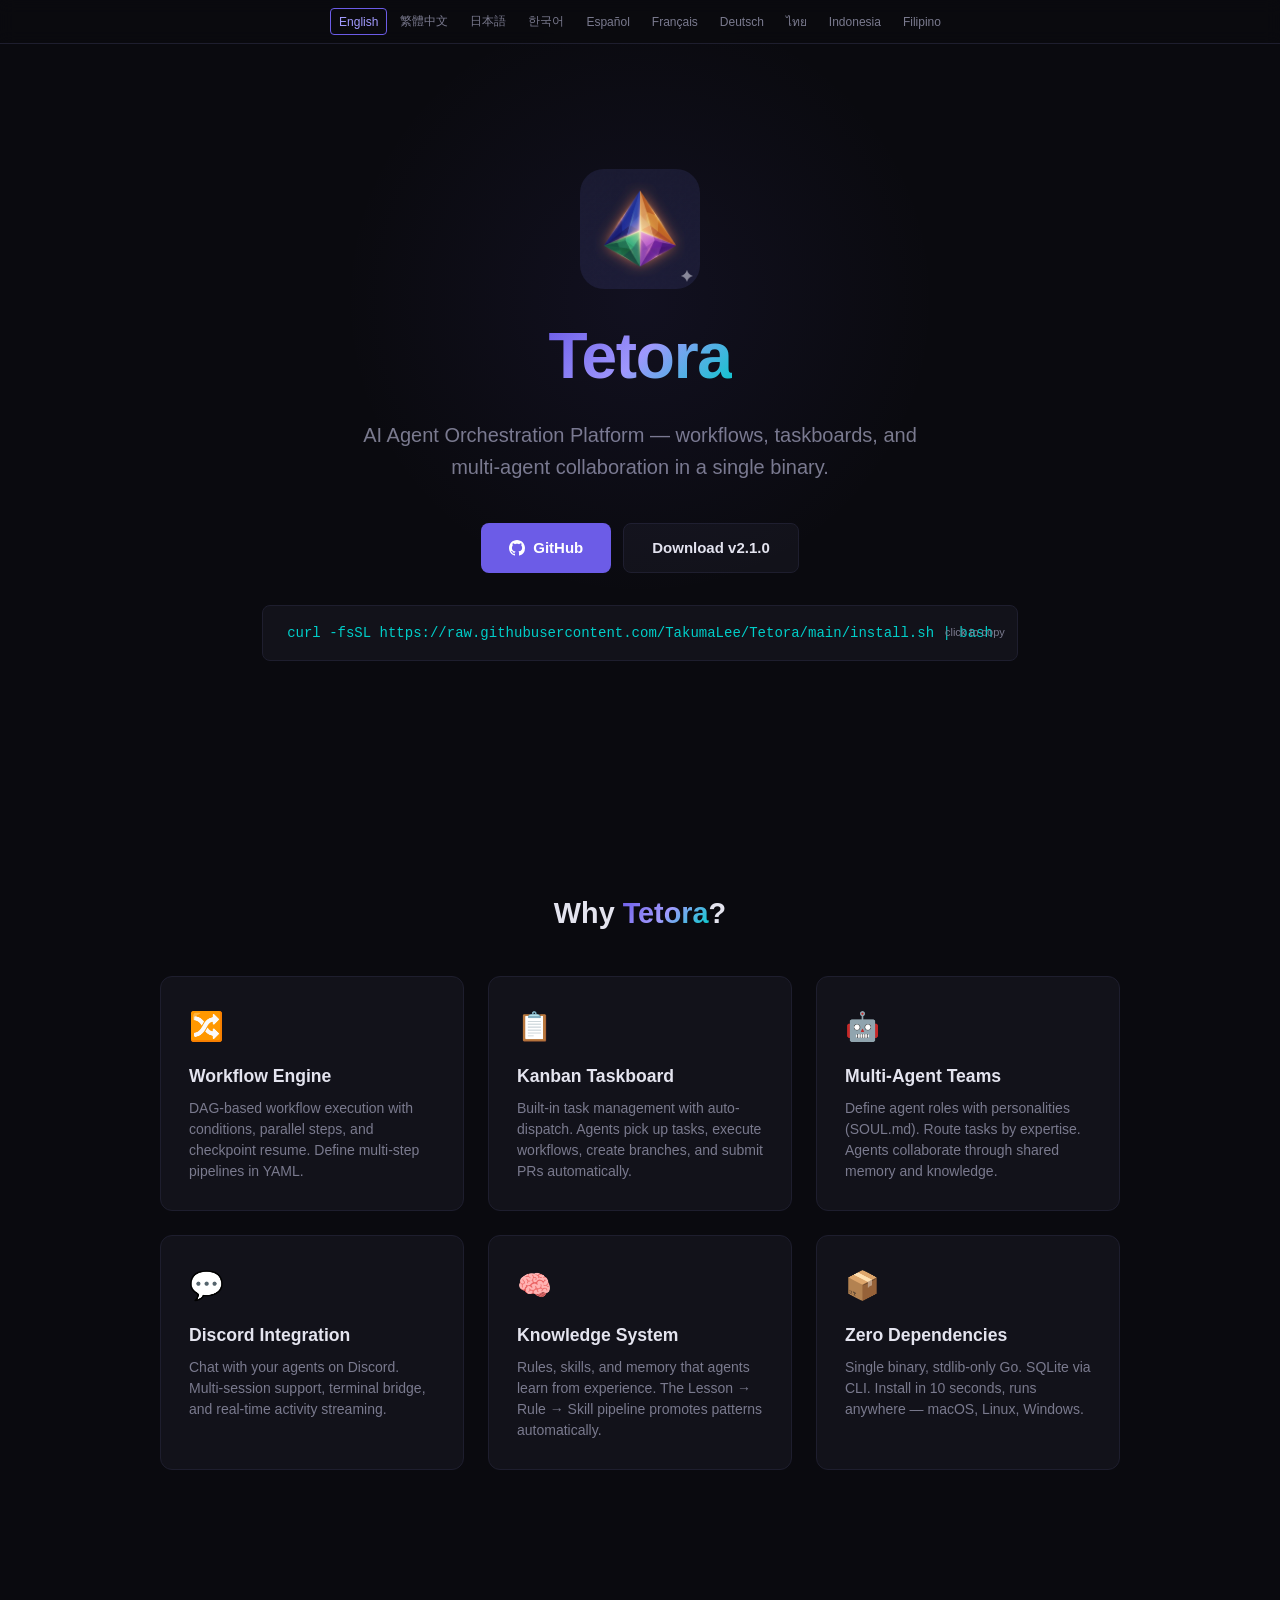
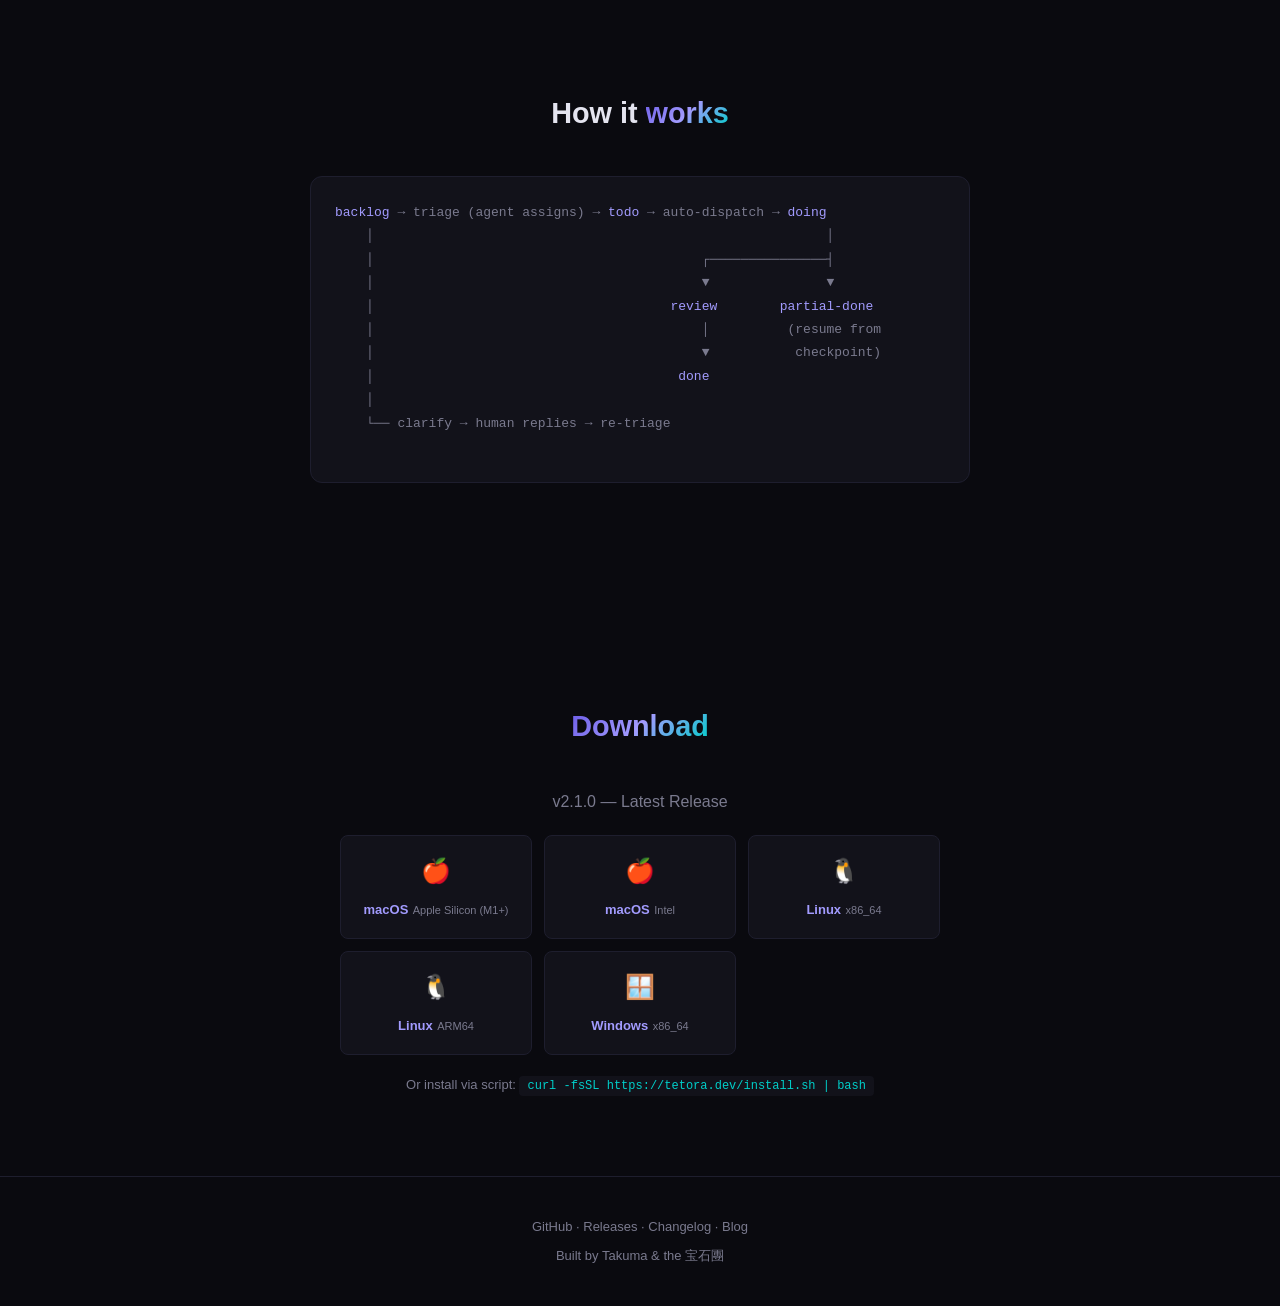
==== commit b9309f2b: "docs: add v2.1.0 release blog post + update site blog link Co-Authored-By: Claude Opus 4.6 <noreply@" ====
--- a/site/index.html
+++ b/site/index.html
@@ -159,29 +159,29 @@
 
 <section id="download">
   <h2 data-i18n-html="dl_title"></h2>
-  <p style="text-align:center;color:var(--muted);margin-bottom:8px">v2.0.3 — <span data-i18n="latest"></span></p>
+  <p style="text-align:center;color:var(--muted);margin-bottom:8px">v2.1.0 — <span data-i18n="latest"></span></p>
   <div class="download-grid">
-    <a href="https://github.com/TakumaLee/Tetora/releases/download/v2.0.3/tetora-darwin-arm64" class="dl-card">
+    <a href="https://github.com/TakumaLee/Tetora/releases/download/v2.1.0/tetora-darwin-arm64" class="dl-card">
       <span class="os">🍎</span>
       <span class="label">macOS</span>
       <span class="arch">Apple Silicon (M1+)</span>
     </a>
-    <a href="https://github.com/TakumaLee/Tetora/releases/download/v2.0.3/tetora-darwin-amd64" class="dl-card">
+    <a href="https://github.com/TakumaLee/Tetora/releases/download/v2.1.0/tetora-darwin-amd64" class="dl-card">
       <span class="os">🍎</span>
       <span class="label">macOS</span>
       <span class="arch">Intel</span>
     </a>
-    <a href="https://github.com/TakumaLee/Tetora/releases/download/v2.0.3/tetora-linux-amd64" class="dl-card">
+    <a href="https://github.com/TakumaLee/Tetora/releases/download/v2.1.0/tetora-linux-amd64" class="dl-card">
       <span class="os">🐧</span>
       <span class="label">Linux</span>
       <span class="arch">x86_64</span>
     </a>
-    <a href="https://github.com/TakumaLee/Tetora/releases/download/v2.0.3/tetora-linux-arm64" class="dl-card">
+    <a href="https://github.com/TakumaLee/Tetora/releases/download/v2.1.0/tetora-linux-arm64" class="dl-card">
       <span class="os">🐧</span>
       <span class="label">Linux</span>
       <span class="arch">ARM64</span>
     </a>
-    <a href="https://github.com/TakumaLee/Tetora/releases/download/v2.0.3/tetora-windows-amd64.exe" class="dl-card">
+    <a href="https://github.com/TakumaLee/Tetora/releases/download/v2.1.0/tetora-windows-amd64.exe" class="dl-card">
       <span class="os">🪟</span>
       <span class="label">Windows</span>
       <span class="arch">x86_64</span>
@@ -197,7 +197,8 @@
   <p>
     <a href="https://github.com/TakumaLee/Tetora">GitHub</a> ·
     <a href="https://github.com/TakumaLee/Tetora/releases">Releases</a> ·
-    <a href="https://github.com/TakumaLee/Tetora/blob/main/CHANGELOG.md">Changelog</a>
+    <a href="https://github.com/TakumaLee/Tetora/blob/main/CHANGELOG.md">Changelog</a> ·
+    <a href="blog/v2-1-0-release.html">Blog</a>
   </p>
   <p style="margin-top:8px">Built by <a href="https://github.com/TakumaLee">Takuma</a> & the 宝石團</p>
 </footer>
@@ -206,7 +207,7 @@
 var I18N = {
   en: {
     tagline: "AI Agent Orchestration Platform \u2014 workflows, taskboards, and multi-agent collaboration in a single binary.",
-    download_btn: "Download v2.0.3",
+    download_btn: "Download v2.1.0",
     copy: "click to copy", copied: "copied!",
     why_title: "Why <span>Tetora</span>?",
     how_title: "How it <span>works</span>",
@@ -227,7 +228,7 @@
   },
   "zh-TW": {
     tagline: "AI Agent \u7de8\u6392\u5e73\u53f0 \u2014 \u5de5\u4f5c\u6d41\u3001\u4efb\u52d9\u770b\u677f\u3001\u591a Agent \u5354\u4f5c\uff0c\u55ae\u4e00\u57f7\u884c\u6a94\u5373\u53ef\u904b\u884c\u3002",
-    download_btn: "\u4e0b\u8f09 v2.0.3",
+    download_btn: "\u4e0b\u8f09 v2.1.0",
     copy: "\u9ede\u64ca\u8907\u88fd", copied: "\u5df2\u8907\u88fd!",
     why_title: "\u70ba\u4ec0\u9ebc\u9078 <span>Tetora</span>\uff1f",
     how_title: "\u904b\u4f5c<span>\u6d41\u7a0b</span>",
@@ -248,7 +249,7 @@
   },
   ja: {
     tagline: "AI\u30a8\u30fc\u30b8\u30a7\u30f3\u30c8\u30aa\u30fc\u30b1\u30b9\u30c8\u30ec\u30fc\u30b7\u30e7\u30f3\u30d7\u30e9\u30c3\u30c8\u30d5\u30a9\u30fc\u30e0 \u2014 \u30ef\u30fc\u30af\u30d5\u30ed\u30fc\u3001\u30bf\u30b9\u30af\u30dc\u30fc\u30c9\u3001\u30de\u30eb\u30c1\u30a8\u30fc\u30b8\u30a7\u30f3\u30c8\u5354\u8abf\u3092\u5358\u4e00\u30d0\u30a4\u30ca\u30ea\u3067\u3002",
-    download_btn: "\u30c0\u30a6\u30f3\u30ed\u30fc\u30c9 v2.0.3",
+    download_btn: "\u30c0\u30a6\u30f3\u30ed\u30fc\u30c9 v2.1.0",
     copy: "\u30af\u30ea\u30c3\u30af\u3067\u30b3\u30d4\u30fc", copied: "\u30b3\u30d4\u30fc\u3057\u307e\u3057\u305f!",
     why_title: "\u306a\u305c <span>Tetora</span>\uff1f",
     how_title: "\u52d5\u4f5c\u306e<span>\u4ed5\u7d44\u307f</span>",
@@ -269,7 +270,7 @@
   },
   ko: {
     tagline: "AI \uc5d0\uc774\uc804\ud2b8 \uc624\ucf00\uc2a4\ud2b8\ub808\uc774\uc158 \ud50c\ub7ab\ud3fc \u2014 \uc6cc\ud06c\ud50c\ub85c\uc6b0, \ud0dc\uc2a4\ud06c\ubcf4\ub4dc, \uba40\ud2f0 \uc5d0\uc774\uc804\ud2b8 \ud611\uc5c5\uc744 \ub2e8\uc77c \ubc14\uc774\ub108\ub9ac\ub85c.",
-    download_btn: "\ub2e4\uc6b4\ub85c\ub4dc v2.0.3",
+    download_btn: "\ub2e4\uc6b4\ub85c\ub4dc v2.1.0",
     copy: "\ud074\ub9ad\ud558\uc5ec \ubcf5\uc0ac", copied: "\ubcf5\uc0ac\ub428!",
     why_title: "\uc65c <span>Tetora</span>?",
     how_title: "\uc791\ub3d9 <span>\ubc29\uc2dd</span>",
@@ -290,7 +291,7 @@
   },
   es: {
     tagline: "Plataforma de orquestaci\u00f3n de agentes IA \u2014 flujos de trabajo, tableros de tareas y colaboraci\u00f3n multi-agente en un solo binario.",
-    download_btn: "Descargar v2.0.3",
+    download_btn: "Descargar v2.1.0",
     copy: "clic para copiar", copied: "\u00a1copiado!",
     why_title: "\u00bfPor qu\u00e9 <span>Tetora</span>?",
     how_title: "C\u00f3mo <span>funciona</span>",
@@ -311,7 +312,7 @@
   },
   fr: {
     tagline: "Plateforme d'orchestration d'agents IA \u2014 workflows, tableaux de t\u00e2ches et collaboration multi-agents dans un seul binaire.",
-    download_btn: "T\u00e9l\u00e9charger v2.0.3",
+    download_btn: "T\u00e9l\u00e9charger v2.1.0",
     copy: "cliquer pour copier", copied: "copi\u00e9 !",
     why_title: "Pourquoi <span>Tetora</span> ?",
     how_title: "Comment \u00e7a <span>fonctionne</span>",
@@ -332,7 +333,7 @@
   },
   de: {
     tagline: "KI-Agenten-Orchestrierungsplattform \u2014 Workflows, Taskboards und Multi-Agenten-Kollaboration in einer einzigen Bin\u00e4rdatei.",
-    download_btn: "Download v2.0.3",
+    download_btn: "Download v2.1.0",
     copy: "Klicken zum Kopieren", copied: "Kopiert!",
     why_title: "Warum <span>Tetora</span>?",
     how_title: "So <span>funktioniert's</span>",
@@ -353,7 +354,7 @@
   },
   th: {
     tagline: "\u0e41\u0e1e\u0e25\u0e15\u0e1f\u0e2d\u0e23\u0e4c\u0e21\u0e08\u0e31\u0e14\u0e01\u0e32\u0e23 AI Agent \u2014 \u0e40\u0e27\u0e34\u0e23\u0e4c\u0e01\u0e42\u0e1f\u0e25\u0e27\u0e4c, \u0e17\u0e32\u0e2a\u0e01\u0e4c\u0e1a\u0e2d\u0e23\u0e4c\u0e14 \u0e41\u0e25\u0e30\u0e01\u0e32\u0e23\u0e17\u0e33\u0e07\u0e32\u0e19\u0e23\u0e48\u0e27\u0e21\u0e01\u0e31\u0e19\u0e02\u0e2d\u0e07\u0e2b\u0e25\u0e32\u0e22 Agent \u0e43\u0e19\u0e44\u0e1f\u0e25\u0e4c\u0e40\u0e14\u0e35\u0e22\u0e27",
-    download_btn: "\u0e14\u0e32\u0e27\u0e19\u0e4c\u0e42\u0e2b\u0e25\u0e14 v2.0.3",
+    download_btn: "\u0e14\u0e32\u0e27\u0e19\u0e4c\u0e42\u0e2b\u0e25\u0e14 v2.1.0",
     copy: "\u0e04\u0e25\u0e34\u0e01\u0e40\u0e1e\u0e37\u0e48\u0e2d\u0e04\u0e31\u0e14\u0e25\u0e2d\u0e01", copied: "\u0e04\u0e31\u0e14\u0e25\u0e2d\u0e01\u0e41\u0e25\u0e49\u0e27!",
     why_title: "\u0e17\u0e33\u0e44\u0e21\u0e15\u0e49\u0e2d\u0e07 <span>Tetora</span>?",
     how_title: "\u0e27\u0e34\u0e18\u0e35\u0e01\u0e32\u0e23<span>\u0e17\u0e33\u0e07\u0e32\u0e19</span>",
@@ -374,7 +375,7 @@
   },
   id: {
     tagline: "Platform orkestrasi AI Agent \u2014 workflow, taskboard, dan kolaborasi multi-agen dalam satu binary.",
-    download_btn: "Unduh v2.0.3",
+    download_btn: "Unduh v2.1.0",
     copy: "klik untuk salin", copied: "tersalin!",
     why_title: "Mengapa <span>Tetora</span>?",
     how_title: "Cara <span>kerja</span>",
@@ -395,7 +396,7 @@
   },
   fil: {
     tagline: "AI Agent Orchestration Platform \u2014 workflows, taskboards, at multi-agent collaboration sa iisang binary.",
-    download_btn: "I-download v2.0.3",
+    download_btn: "I-download v2.1.0",
     copy: "i-click para kopyahin", copied: "nakopya na!",
     why_title: "Bakit <span>Tetora</span>?",
     how_title: "Paano <span>gumagana</span>",
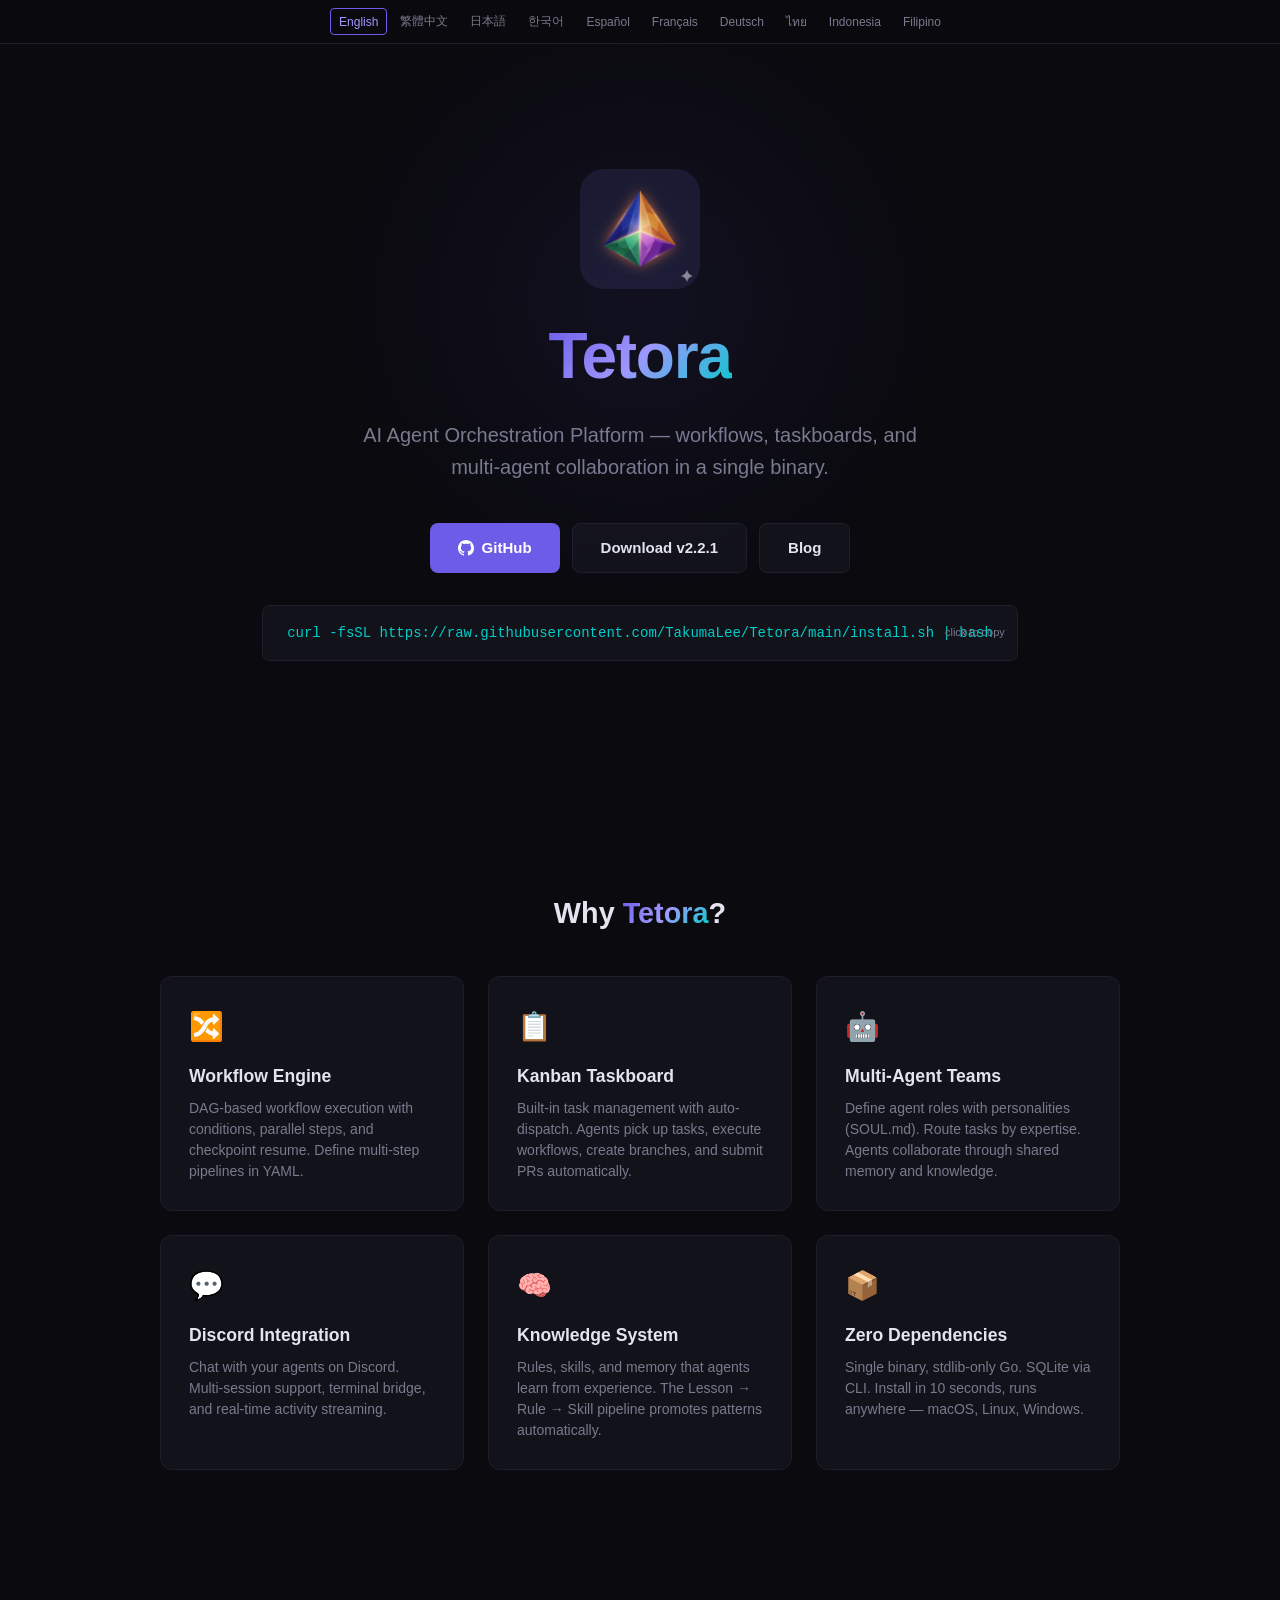
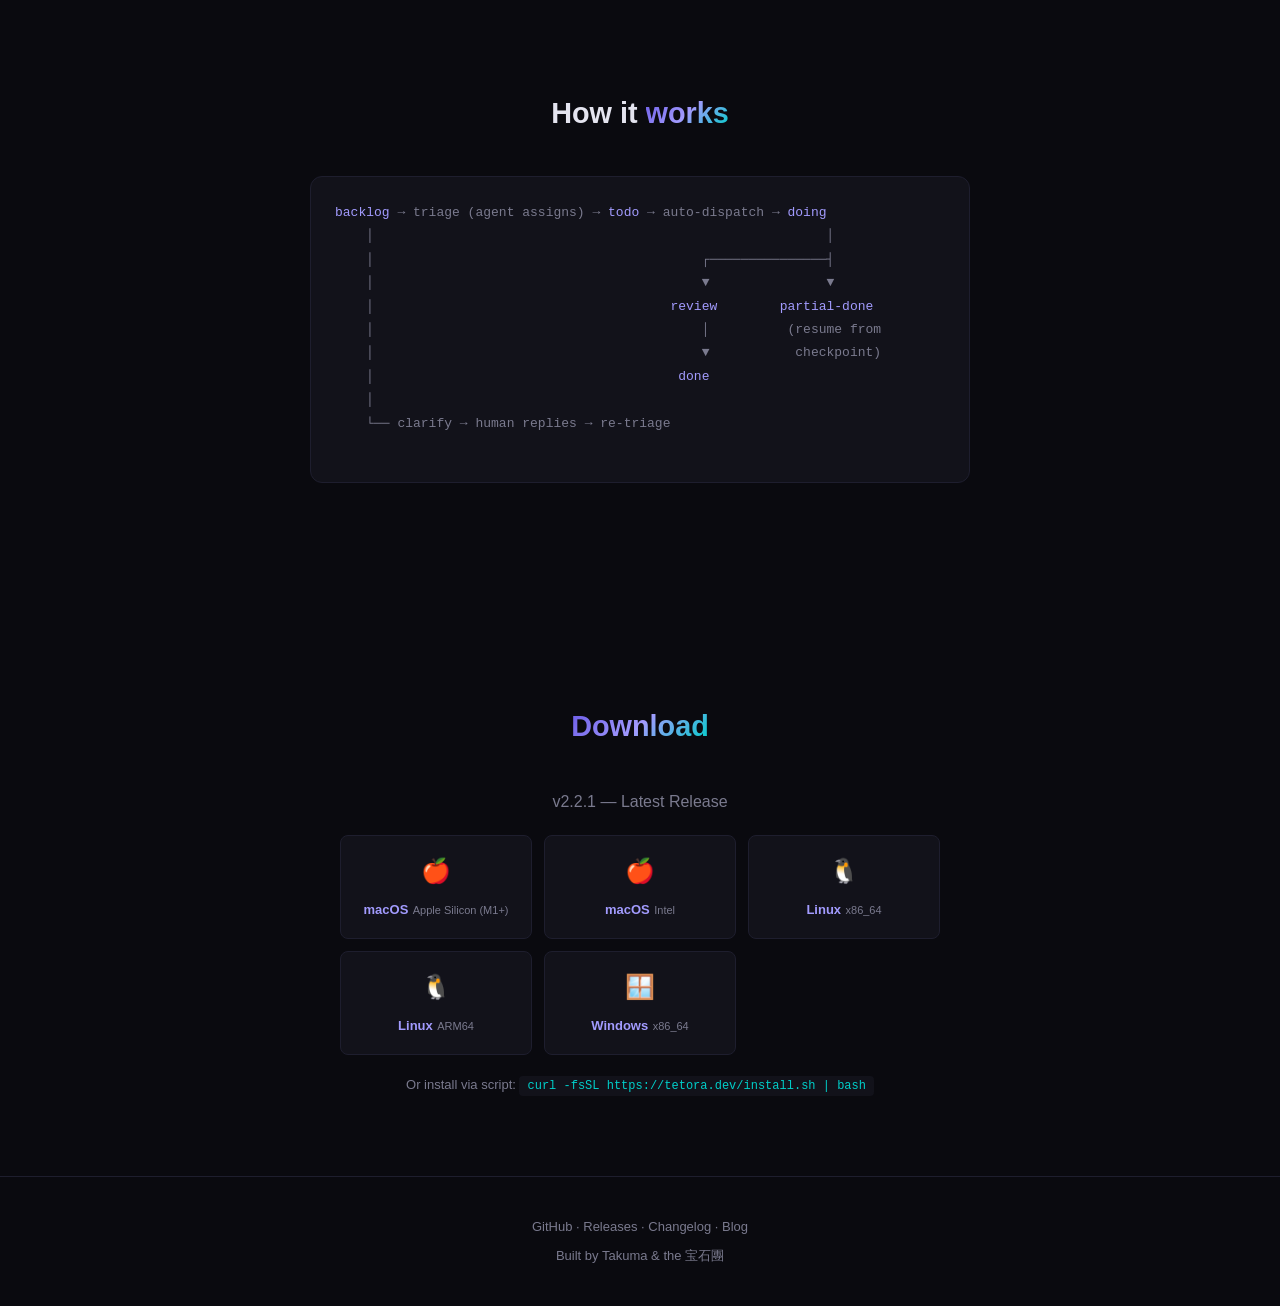
==== commit 3f90a1e7: "release: v2.2.1 — cancel buttons for task detail & workflow progress Add cancel capability to Task D" ====
--- a/site/index.html
+++ b/site/index.html
@@ -15,6 +15,9 @@
 <meta name="twitter:card" content="summary_large_image">
 <meta name="twitter:image" content="https://tetora.dev/banner.png">
 <link rel="icon" href="logo-gem.png" type="image/png">
+<!-- Google Analytics (replace G-X6YR7HG68N with your measurement ID) -->
+<script async src="https://www.googletagmanager.com/gtag/js?id=G-X6YR7HG68N"></script>
+<script>window.dataLayer=window.dataLayer||[];function gtag(){dataLayer.push(arguments);}gtag('js',new Date());gtag('config','G-X6YR7HG68N');</script>
 <style>
 *{margin:0;padding:0;box-sizing:border-box}
 :root{
@@ -98,6 +101,7 @@
       GitHub
     </a>
     <a href="#download" class="btn btn-secondary" data-i18n="download_btn"></a>
+    <a href="blog/" class="btn btn-secondary">Blog</a>
   </div>
   <div class="install-box" onclick="copyInstall(this)">
     curl -fsSL https://raw.githubusercontent.com/TakumaLee/Tetora/main/install.sh | bash
@@ -159,29 +163,29 @@
 
 <section id="download">
   <h2 data-i18n-html="dl_title"></h2>
-  <p style="text-align:center;color:var(--muted);margin-bottom:8px">v2.1.0 — <span data-i18n="latest"></span></p>
+  <p style="text-align:center;color:var(--muted);margin-bottom:8px">v2.2.1 — <span data-i18n="latest"></span></p>
   <div class="download-grid">
-    <a href="https://github.com/TakumaLee/Tetora/releases/download/v2.1.0/tetora-darwin-arm64" class="dl-card">
+    <a href="https://github.com/TakumaLee/Tetora/releases/download/v2.2.1/tetora-darwin-arm64" class="dl-card">
       <span class="os">🍎</span>
       <span class="label">macOS</span>
       <span class="arch">Apple Silicon (M1+)</span>
     </a>
-    <a href="https://github.com/TakumaLee/Tetora/releases/download/v2.1.0/tetora-darwin-amd64" class="dl-card">
+    <a href="https://github.com/TakumaLee/Tetora/releases/download/v2.2.1/tetora-darwin-amd64" class="dl-card">
       <span class="os">🍎</span>
       <span class="label">macOS</span>
       <span class="arch">Intel</span>
     </a>
-    <a href="https://github.com/TakumaLee/Tetora/releases/download/v2.1.0/tetora-linux-amd64" class="dl-card">
+    <a href="https://github.com/TakumaLee/Tetora/releases/download/v2.2.1/tetora-linux-amd64" class="dl-card">
       <span class="os">🐧</span>
       <span class="label">Linux</span>
       <span class="arch">x86_64</span>
     </a>
-    <a href="https://github.com/TakumaLee/Tetora/releases/download/v2.1.0/tetora-linux-arm64" class="dl-card">
+    <a href="https://github.com/TakumaLee/Tetora/releases/download/v2.2.1/tetora-linux-arm64" class="dl-card">
       <span class="os">🐧</span>
       <span class="label">Linux</span>
       <span class="arch">ARM64</span>
     </a>
-    <a href="https://github.com/TakumaLee/Tetora/releases/download/v2.1.0/tetora-windows-amd64.exe" class="dl-card">
+    <a href="https://github.com/TakumaLee/Tetora/releases/download/v2.2.1/tetora-windows-amd64.exe" class="dl-card">
       <span class="os">🪟</span>
       <span class="label">Windows</span>
       <span class="arch">x86_64</span>
@@ -198,7 +202,7 @@
     <a href="https://github.com/TakumaLee/Tetora">GitHub</a> ·
     <a href="https://github.com/TakumaLee/Tetora/releases">Releases</a> ·
     <a href="https://github.com/TakumaLee/Tetora/blob/main/CHANGELOG.md">Changelog</a> ·
-    <a href="blog/v2-1-0-release.html">Blog</a>
+    <a href="blog/">Blog</a>
   </p>
   <p style="margin-top:8px">Built by <a href="https://github.com/TakumaLee">Takuma</a> & the 宝石團</p>
 </footer>
@@ -207,7 +211,7 @@
 var I18N = {
   en: {
     tagline: "AI Agent Orchestration Platform \u2014 workflows, taskboards, and multi-agent collaboration in a single binary.",
-    download_btn: "Download v2.1.0",
+    download_btn: "Download v2.2.1",
     copy: "click to copy", copied: "copied!",
     why_title: "Why <span>Tetora</span>?",
     how_title: "How it <span>works</span>",
@@ -228,7 +232,7 @@
   },
   "zh-TW": {
     tagline: "AI Agent \u7de8\u6392\u5e73\u53f0 \u2014 \u5de5\u4f5c\u6d41\u3001\u4efb\u52d9\u770b\u677f\u3001\u591a Agent \u5354\u4f5c\uff0c\u55ae\u4e00\u57f7\u884c\u6a94\u5373\u53ef\u904b\u884c\u3002",
-    download_btn: "\u4e0b\u8f09 v2.1.0",
+    download_btn: "\u4e0b\u8f09 v2.2.1",
     copy: "\u9ede\u64ca\u8907\u88fd", copied: "\u5df2\u8907\u88fd!",
     why_title: "\u70ba\u4ec0\u9ebc\u9078 <span>Tetora</span>\uff1f",
     how_title: "\u904b\u4f5c<span>\u6d41\u7a0b</span>",
@@ -249,7 +253,7 @@
   },
   ja: {
     tagline: "AI\u30a8\u30fc\u30b8\u30a7\u30f3\u30c8\u30aa\u30fc\u30b1\u30b9\u30c8\u30ec\u30fc\u30b7\u30e7\u30f3\u30d7\u30e9\u30c3\u30c8\u30d5\u30a9\u30fc\u30e0 \u2014 \u30ef\u30fc\u30af\u30d5\u30ed\u30fc\u3001\u30bf\u30b9\u30af\u30dc\u30fc\u30c9\u3001\u30de\u30eb\u30c1\u30a8\u30fc\u30b8\u30a7\u30f3\u30c8\u5354\u8abf\u3092\u5358\u4e00\u30d0\u30a4\u30ca\u30ea\u3067\u3002",
-    download_btn: "\u30c0\u30a6\u30f3\u30ed\u30fc\u30c9 v2.1.0",
+    download_btn: "\u30c0\u30a6\u30f3\u30ed\u30fc\u30c9 v2.2.1",
     copy: "\u30af\u30ea\u30c3\u30af\u3067\u30b3\u30d4\u30fc", copied: "\u30b3\u30d4\u30fc\u3057\u307e\u3057\u305f!",
     why_title: "\u306a\u305c <span>Tetora</span>\uff1f",
     how_title: "\u52d5\u4f5c\u306e<span>\u4ed5\u7d44\u307f</span>",
@@ -270,7 +274,7 @@
   },
   ko: {
     tagline: "AI \uc5d0\uc774\uc804\ud2b8 \uc624\ucf00\uc2a4\ud2b8\ub808\uc774\uc158 \ud50c\ub7ab\ud3fc \u2014 \uc6cc\ud06c\ud50c\ub85c\uc6b0, \ud0dc\uc2a4\ud06c\ubcf4\ub4dc, \uba40\ud2f0 \uc5d0\uc774\uc804\ud2b8 \ud611\uc5c5\uc744 \ub2e8\uc77c \ubc14\uc774\ub108\ub9ac\ub85c.",
-    download_btn: "\ub2e4\uc6b4\ub85c\ub4dc v2.1.0",
+    download_btn: "\ub2e4\uc6b4\ub85c\ub4dc v2.2.1",
     copy: "\ud074\ub9ad\ud558\uc5ec \ubcf5\uc0ac", copied: "\ubcf5\uc0ac\ub428!",
     why_title: "\uc65c <span>Tetora</span>?",
     how_title: "\uc791\ub3d9 <span>\ubc29\uc2dd</span>",
@@ -291,7 +295,7 @@
   },
   es: {
     tagline: "Plataforma de orquestaci\u00f3n de agentes IA \u2014 flujos de trabajo, tableros de tareas y colaboraci\u00f3n multi-agente en un solo binario.",
-    download_btn: "Descargar v2.1.0",
+    download_btn: "Descargar v2.2.1",
     copy: "clic para copiar", copied: "\u00a1copiado!",
     why_title: "\u00bfPor qu\u00e9 <span>Tetora</span>?",
     how_title: "C\u00f3mo <span>funciona</span>",
@@ -312,7 +316,7 @@
   },
   fr: {
     tagline: "Plateforme d'orchestration d'agents IA \u2014 workflows, tableaux de t\u00e2ches et collaboration multi-agents dans un seul binaire.",
-    download_btn: "T\u00e9l\u00e9charger v2.1.0",
+    download_btn: "T\u00e9l\u00e9charger v2.2.1",
     copy: "cliquer pour copier", copied: "copi\u00e9 !",
     why_title: "Pourquoi <span>Tetora</span> ?",
     how_title: "Comment \u00e7a <span>fonctionne</span>",
@@ -333,7 +337,7 @@
   },
   de: {
     tagline: "KI-Agenten-Orchestrierungsplattform \u2014 Workflows, Taskboards und Multi-Agenten-Kollaboration in einer einzigen Bin\u00e4rdatei.",
-    download_btn: "Download v2.1.0",
+    download_btn: "Download v2.2.1",
     copy: "Klicken zum Kopieren", copied: "Kopiert!",
     why_title: "Warum <span>Tetora</span>?",
     how_title: "So <span>funktioniert's</span>",
@@ -354,7 +358,7 @@
   },
   th: {
     tagline: "\u0e41\u0e1e\u0e25\u0e15\u0e1f\u0e2d\u0e23\u0e4c\u0e21\u0e08\u0e31\u0e14\u0e01\u0e32\u0e23 AI Agent \u2014 \u0e40\u0e27\u0e34\u0e23\u0e4c\u0e01\u0e42\u0e1f\u0e25\u0e27\u0e4c, \u0e17\u0e32\u0e2a\u0e01\u0e4c\u0e1a\u0e2d\u0e23\u0e4c\u0e14 \u0e41\u0e25\u0e30\u0e01\u0e32\u0e23\u0e17\u0e33\u0e07\u0e32\u0e19\u0e23\u0e48\u0e27\u0e21\u0e01\u0e31\u0e19\u0e02\u0e2d\u0e07\u0e2b\u0e25\u0e32\u0e22 Agent \u0e43\u0e19\u0e44\u0e1f\u0e25\u0e4c\u0e40\u0e14\u0e35\u0e22\u0e27",
-    download_btn: "\u0e14\u0e32\u0e27\u0e19\u0e4c\u0e42\u0e2b\u0e25\u0e14 v2.1.0",
+    download_btn: "\u0e14\u0e32\u0e27\u0e19\u0e4c\u0e42\u0e2b\u0e25\u0e14 v2.2.1",
     copy: "\u0e04\u0e25\u0e34\u0e01\u0e40\u0e1e\u0e37\u0e48\u0e2d\u0e04\u0e31\u0e14\u0e25\u0e2d\u0e01", copied: "\u0e04\u0e31\u0e14\u0e25\u0e2d\u0e01\u0e41\u0e25\u0e49\u0e27!",
     why_title: "\u0e17\u0e33\u0e44\u0e21\u0e15\u0e49\u0e2d\u0e07 <span>Tetora</span>?",
     how_title: "\u0e27\u0e34\u0e18\u0e35\u0e01\u0e32\u0e23<span>\u0e17\u0e33\u0e07\u0e32\u0e19</span>",
@@ -375,7 +379,7 @@
   },
   id: {
     tagline: "Platform orkestrasi AI Agent \u2014 workflow, taskboard, dan kolaborasi multi-agen dalam satu binary.",
-    download_btn: "Unduh v2.1.0",
+    download_btn: "Unduh v2.2.1",
     copy: "klik untuk salin", copied: "tersalin!",
     why_title: "Mengapa <span>Tetora</span>?",
     how_title: "Cara <span>kerja</span>",
@@ -396,7 +400,7 @@
   },
   fil: {
     tagline: "AI Agent Orchestration Platform \u2014 workflows, taskboards, at multi-agent collaboration sa iisang binary.",
-    download_btn: "I-download v2.1.0",
+    download_btn: "I-download v2.2.1",
     copy: "i-click para kopyahin", copied: "nakopya na!",
     why_title: "Bakit <span>Tetora</span>?",
     how_title: "Paano <span>gumagana</span>",
